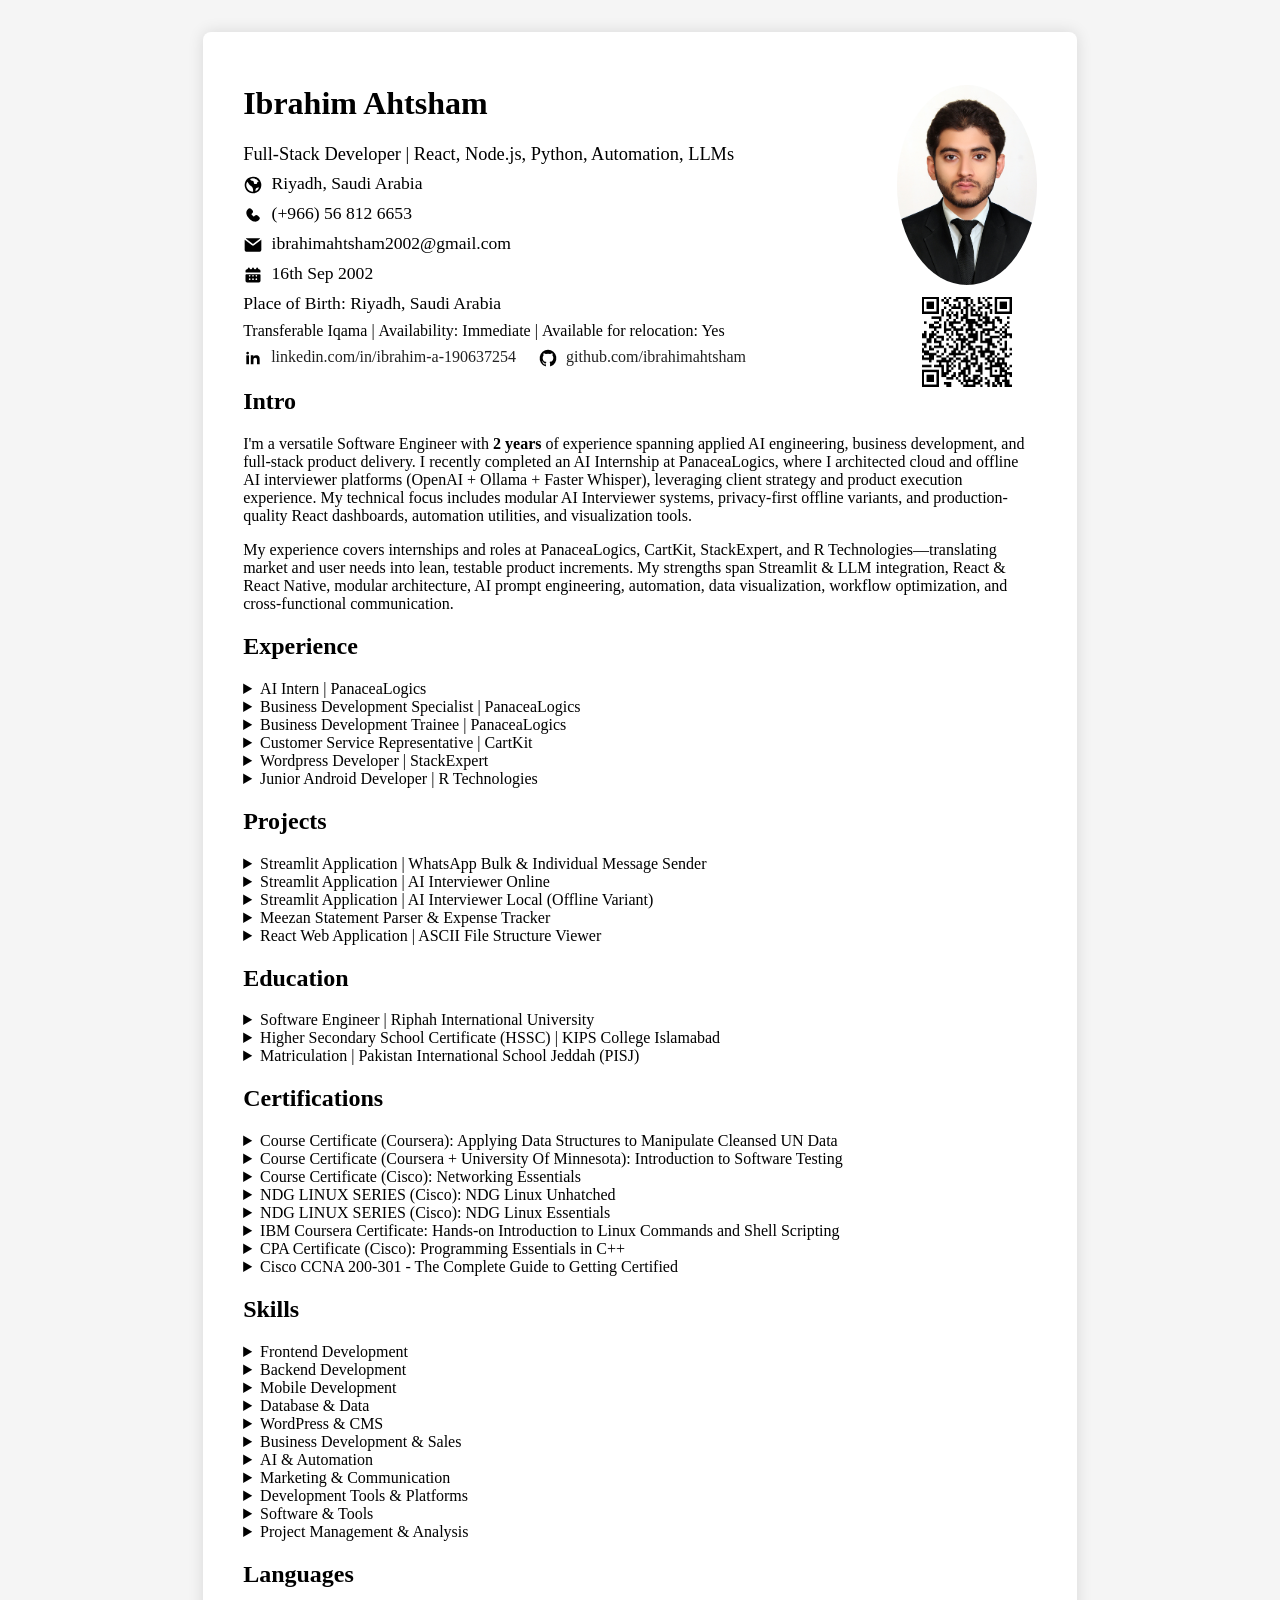
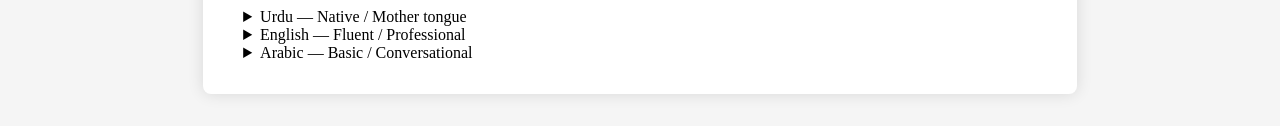
==== index.html @ 70b34419 "add certifications section to CV; include details and links for various courses" ====
<!doctype html>
<html lang="en">
  <head>
    <style>
      @media (min-width: 768px) {
        body {
          background: #f5f5f5;
        }
        .a4-wrapper {
          width: 210mm;
          min-height: 297mm;
          margin: 32px auto;
          background: #fff;
          box-shadow: 0 0 16px rgba(0, 0, 0, 0.12);
          padding: 32px 40px;
          border-radius: 8px;
        }
      }
      @media (max-width: 767px) {
        .a4-wrapper {
          width: 100%;
          min-height: unset;
          margin: 0;
          background: none;
          box-shadow: none;
          padding: 0;
          border-radius: 0;
        }
        body,
        .a4-wrapper,
        header,
        section,
        h1,
        h2,
        h3,
        p,
        a,
        span,
        ul,
        li {
          font-size: 0.92em;
        }
        h1 {
          font-size: 1.2em;
        }
      }
    </style>
    <meta charset="utf-8" />
    <meta name="viewport" content="width=device-width, initial-scale=1" />
    <title>Ibrahim Ahtsham — CV</title>
  </head>
  <body>
    <div class="a4-wrapper">
      <header>
        <div
          style="
            float: right;
            display: inline;
            margin-left: 24px;
            margin-bottom: 0;
            text-align: center;
          "
        >
          <img
            src="images/my face updated.jpg"
            alt="Profile photo"
            style="
              width: 140px;
              height: 200px;
              border-radius: 50%;
              object-fit: cover;
              display: block;
              margin-bottom: 12px;
            "
          />
          <img
            src="images/qr-code.png"
            alt="QR code"
            style="width: 90px; height: 90px; display: block; margin: 0 auto"
          />
        </div>
        <h1 id="expand-details">Ibrahim Ahtsham</h1>
        <p style="font-size: 1.15em; margin-top: 0; margin-bottom: 8px">
          Full-Stack Developer | React, Node.js, Python, Automation, LLMs
        </p>
        <div style="margin-bottom: 8px">
          <span style="font-size: 1.1em">
            <img
              src="images/globe-icon.svg"
              alt="Location icon"
              style="
                width: 20px;
                height: 20px;
                vertical-align: middle;
                margin-right: 4px;
              "
            />
            Riyadh, Saudi Arabia
          </span>
        </div>
        <div style="margin-bottom: 8px">
          <span style="font-size: 1.1em">
            <img
              src="images/phone-icon.svg"
              alt="Phone icon"
              style="
                width: 20px;
                height: 20px;
                vertical-align: middle;
                margin-right: 4px;
              "
            />
            (+966) 56 812 6653
          </span>
        </div>
        <div style="margin-bottom: 8px">
          <span style="font-size: 1.1em">
            <img
              src="images/email-icon.svg"
              alt="Email icon"
              style="
                width: 20px;
                height: 20px;
                vertical-align: middle;
                margin-right: 4px;
              "
            />
            ibrahimahtsham2002@gmail.com
          </span>
        </div>
        <div style="margin-bottom: 8px">
          <span style="font-size: 1.1em">
            <img
              src="images/dob-icon.svg"
              alt="Date of Birth icon"
              style="
                width: 20px;
                height: 20px;
                vertical-align: middle;
                margin-right: 4px;
              "
            />
            16th Sep 2002
          </span>
        </div>
        <div style="margin-bottom: 8px">
          <span style="font-size: 1.1em"
            >Place of Birth: Riyadh, Saudi Arabia</span
          >
        </div>
        <div style="margin-bottom: 8px">
          <span style="font-size: 1em">Transferable Iqama</span> |
          <span style="font-size: 1em">Availability: Immediate</span> |
          <span style="font-size: 1em">Available for relocation: Yes</span>
        </div>
        <div style="margin-bottom: 0">
          <a
            href="https://www.linkedin.com/in/ibrahim-a-190637254"
            style="
              margin-right: 18px;
              vertical-align: middle;
              text-decoration: none;
              color: #222;
            "
          >
            <img
              src="images/linkedin-icon.svg"
              alt="LinkedIn icon"
              style="
                width: 20px;
                height: 20px;
                vertical-align: middle;
                margin-right: 4px;
              "
            />
            linkedin.com/in/ibrahim-a-190637254
          </a>
          <a
            href="https://github.com/ibrahimahtsham"
            style="vertical-align: middle; text-decoration: none; color: #222"
          >
            <img
              src="images/github-icon.svg"
              alt="GitHub icon"
              style="
                width: 20px;
                height: 20px;
                vertical-align: middle;
                margin-right: 4px;
              "
            />
            github.com/ibrahimahtsham
          </a>
        </div>
      </header>

      <section id="intro-section"></section>
      <section id="experience-section"></section>
      <section id="projects-section"></section>
      <section id="education-section"></section>
      <section id="certifications-section"></section>
      <section id="skills-section"></section>
      <section id="languages-section"></section>
      <script>
        // Toggle all <details> elements when the h1 is clicked
        document.addEventListener("DOMContentLoaded", function () {
          const expandBtn = document.getElementById("expand-details");
          if (expandBtn) {
            expandBtn.style.cursor = "pointer";
            expandBtn.title = "Click to expand/collapse all sections";
            expandBtn.addEventListener("click", function () {
              const details = Array.from(document.querySelectorAll("details"));
              const allOpen = details.every((d) => d.open);
              details.forEach((d) => (d.open = !allOpen));
            });
          }
        });
        const sections = [
          { id: "intro-section", file: "sections/intro.html" },
          { id: "experience-section", file: "sections/experience.html" },
          { id: "projects-section", file: "sections/projects.html" },
          { id: "education-section", file: "sections/education.html" },
          {
            id: "certifications-section",
            file: "sections/certifications.html",
          },
          { id: "skills-section", file: "sections/skills.html" },
          { id: "languages-section", file: "sections/languages.html" },
        ];

        sections.forEach(({ id, file }) => {
          fetch(file)
            .then((response) => response.text())
            .then((html) => {
              document.getElementById(id).innerHTML = html;
            })
            .catch((err) => {
              document.getElementById(id).innerHTML =
                `<p>Failed to load section: ${file}</p>`;
            });
        });
      </script>
    </div>
  </body>
</html>
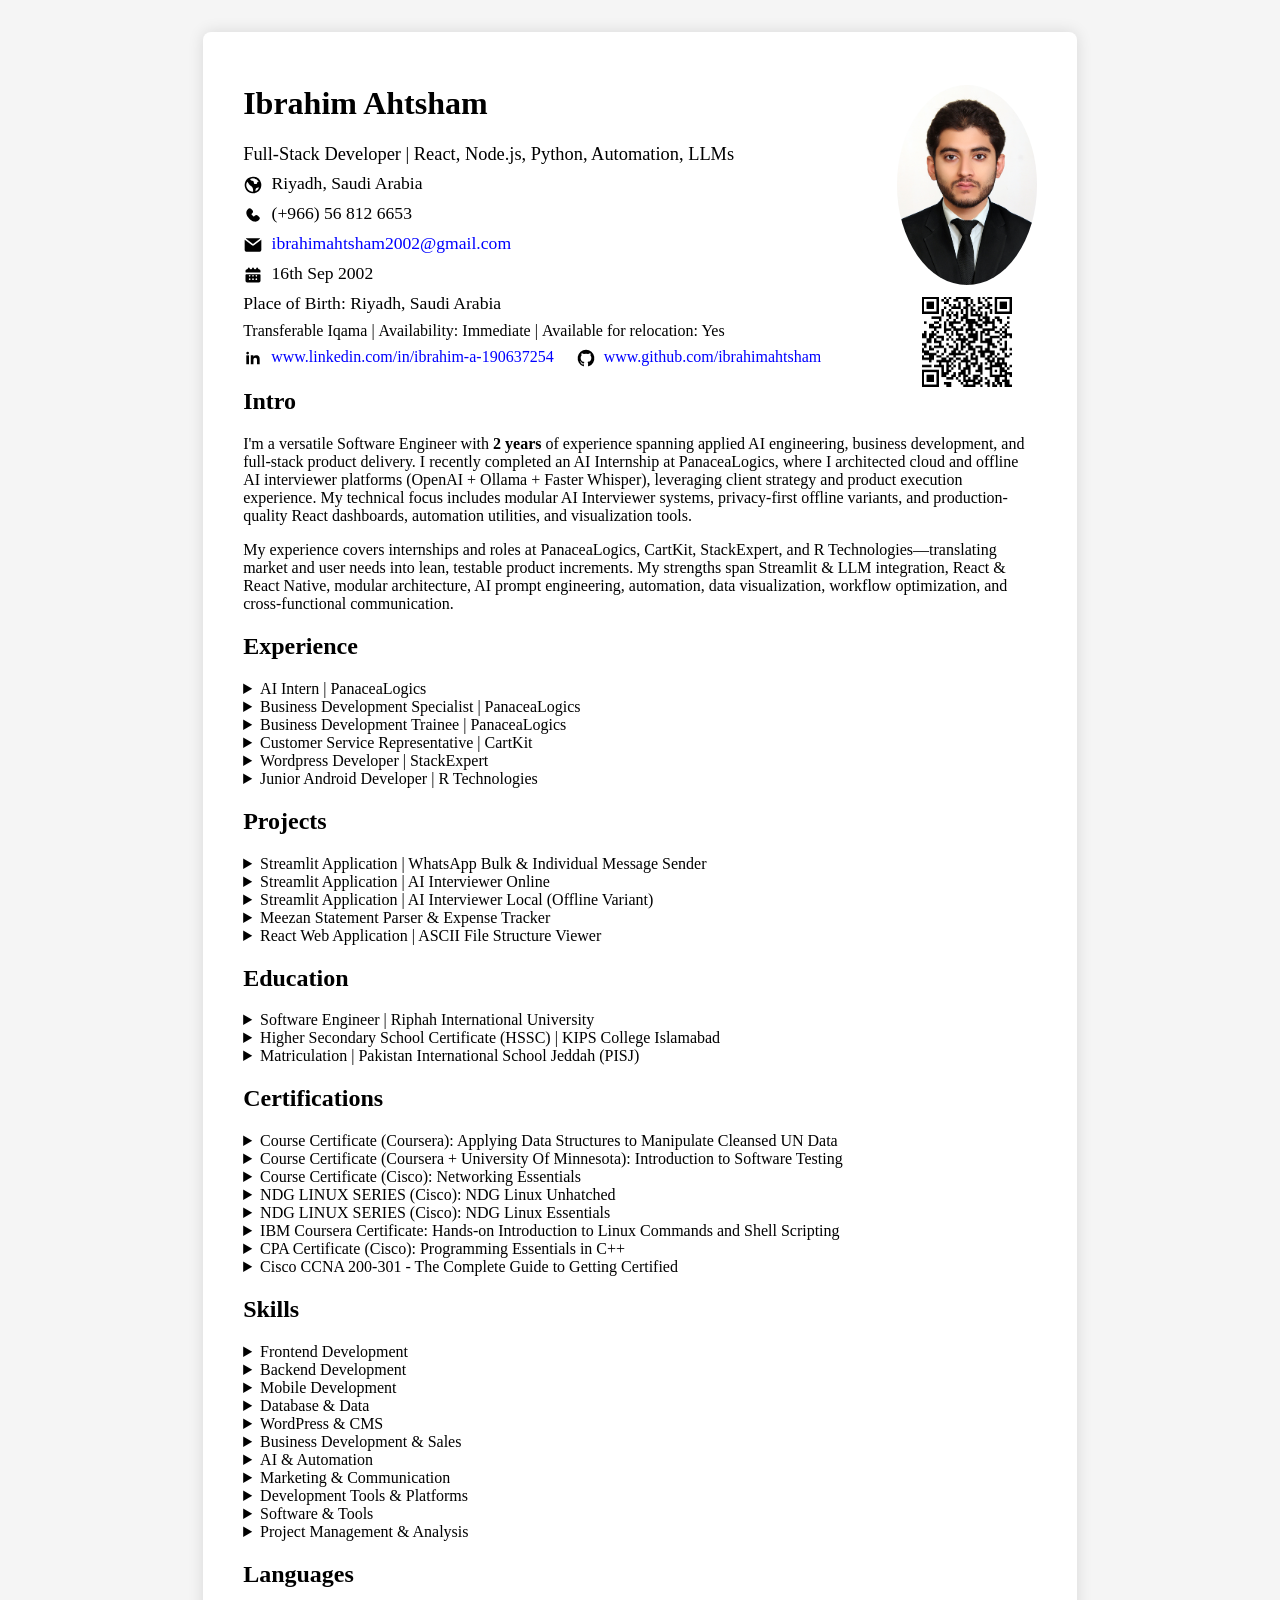
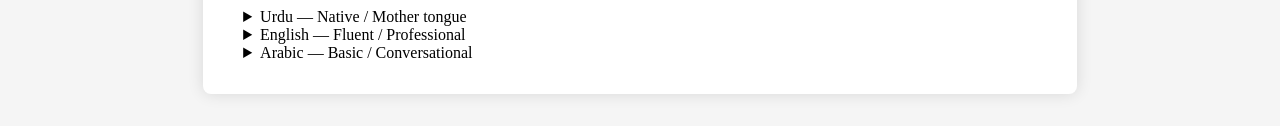
==== commit 9b828e24: "update link formatting in CV sections; standardize URLs and improve email link styling" ====
--- a/index.html
+++ b/index.html
@@ -43,6 +43,10 @@
         h1 {
           font-size: 1.2em;
         }
+      }
+      a {
+        color: blue !important;
+        text-decoration: none !important;
       }
     </style>
     <meta charset="utf-8" />
@@ -125,7 +129,11 @@
                 margin-right: 4px;
               "
             />
-            ibrahimahtsham2002@gmail.com
+            <a
+              href="mailto:ibrahimahtsham2002@gmail.com"
+              style="color: #222; text-decoration: none"
+              >ibrahimahtsham2002@gmail.com</a
+            >
           </span>
         </div>
         <div style="margin-bottom: 8px">
@@ -173,10 +181,10 @@
                 margin-right: 4px;
               "
             />
-            linkedin.com/in/ibrahim-a-190637254
+            www.linkedin.com/in/ibrahim-a-190637254
           </a>
           <a
-            href="https://github.com/ibrahimahtsham"
+            href="https://www.github.com/ibrahimahtsham"
             style="vertical-align: middle; text-decoration: none; color: #222"
           >
             <img
@@ -189,7 +197,7 @@
                 margin-right: 4px;
               "
             />
-            github.com/ibrahimahtsham
+            www.github.com/ibrahimahtsham
           </a>
         </div>
       </header>
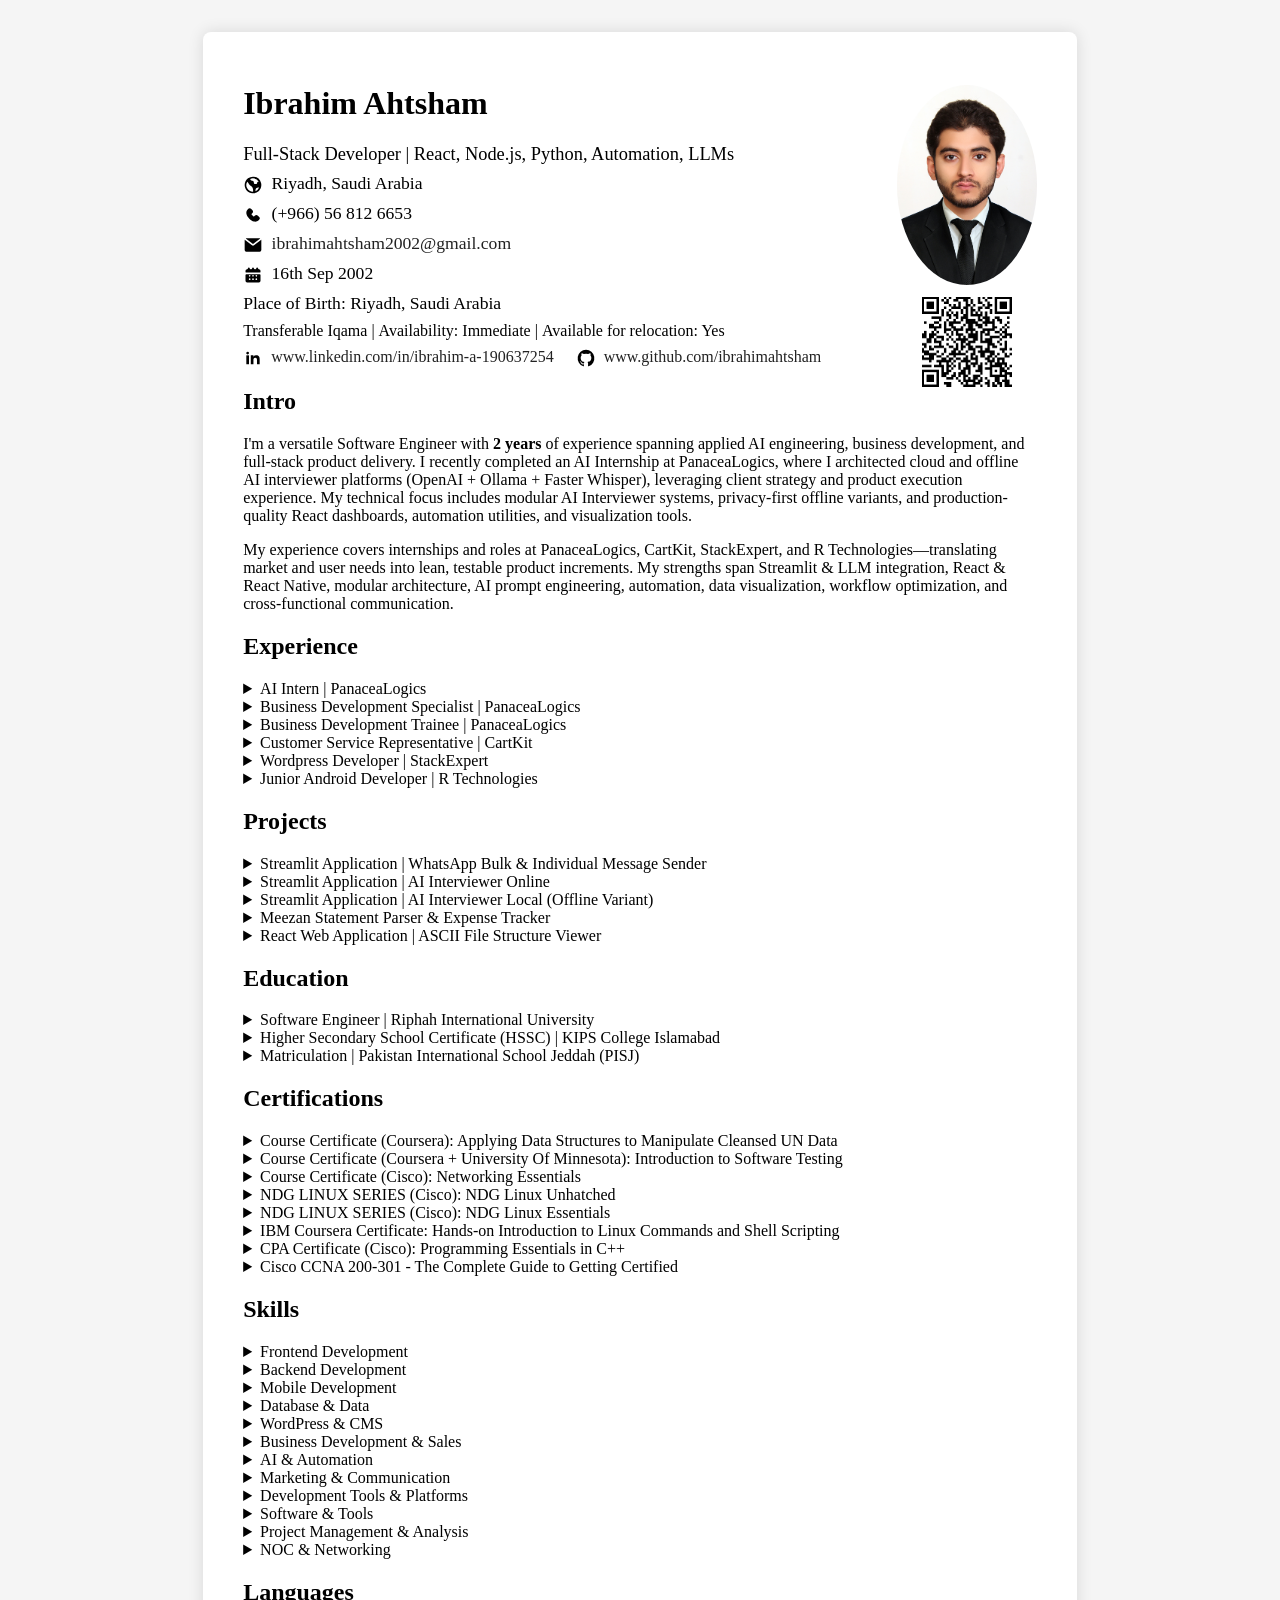
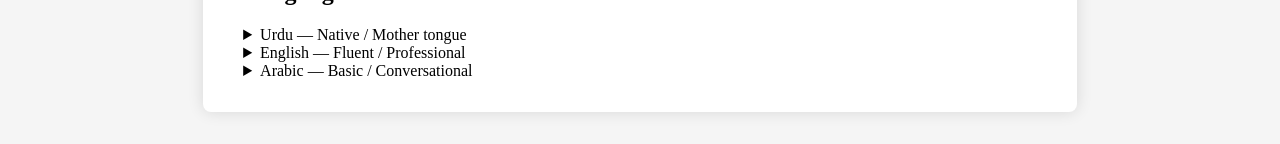
==== commit be5bae7a: "update link styles in CV; change link color to #36c and enforce styling with !important" ====
--- a/index.html
+++ b/index.html
@@ -45,7 +45,7 @@
         }
       }
       a {
-        color: blue !important;
+        color: #36c !important;
         text-decoration: none !important;
       }
     </style>
@@ -131,7 +131,7 @@
             />
             <a
               href="mailto:ibrahimahtsham2002@gmail.com"
-              style="color: #222; text-decoration: none"
+              style="color: #222 !important; text-decoration: none"
               >ibrahimahtsham2002@gmail.com</a
             >
           </span>
@@ -168,7 +168,7 @@
               margin-right: 18px;
               vertical-align: middle;
               text-decoration: none;
-              color: #222;
+              color: #222 !important;
             "
           >
             <img
@@ -185,7 +185,11 @@
           </a>
           <a
             href="https://www.github.com/ibrahimahtsham"
-            style="vertical-align: middle; text-decoration: none; color: #222"
+            style="
+              vertical-align: middle;
+              text-decoration: none;
+              color: #222 !important;
+            "
           >
             <img
               src="images/github-icon.svg"
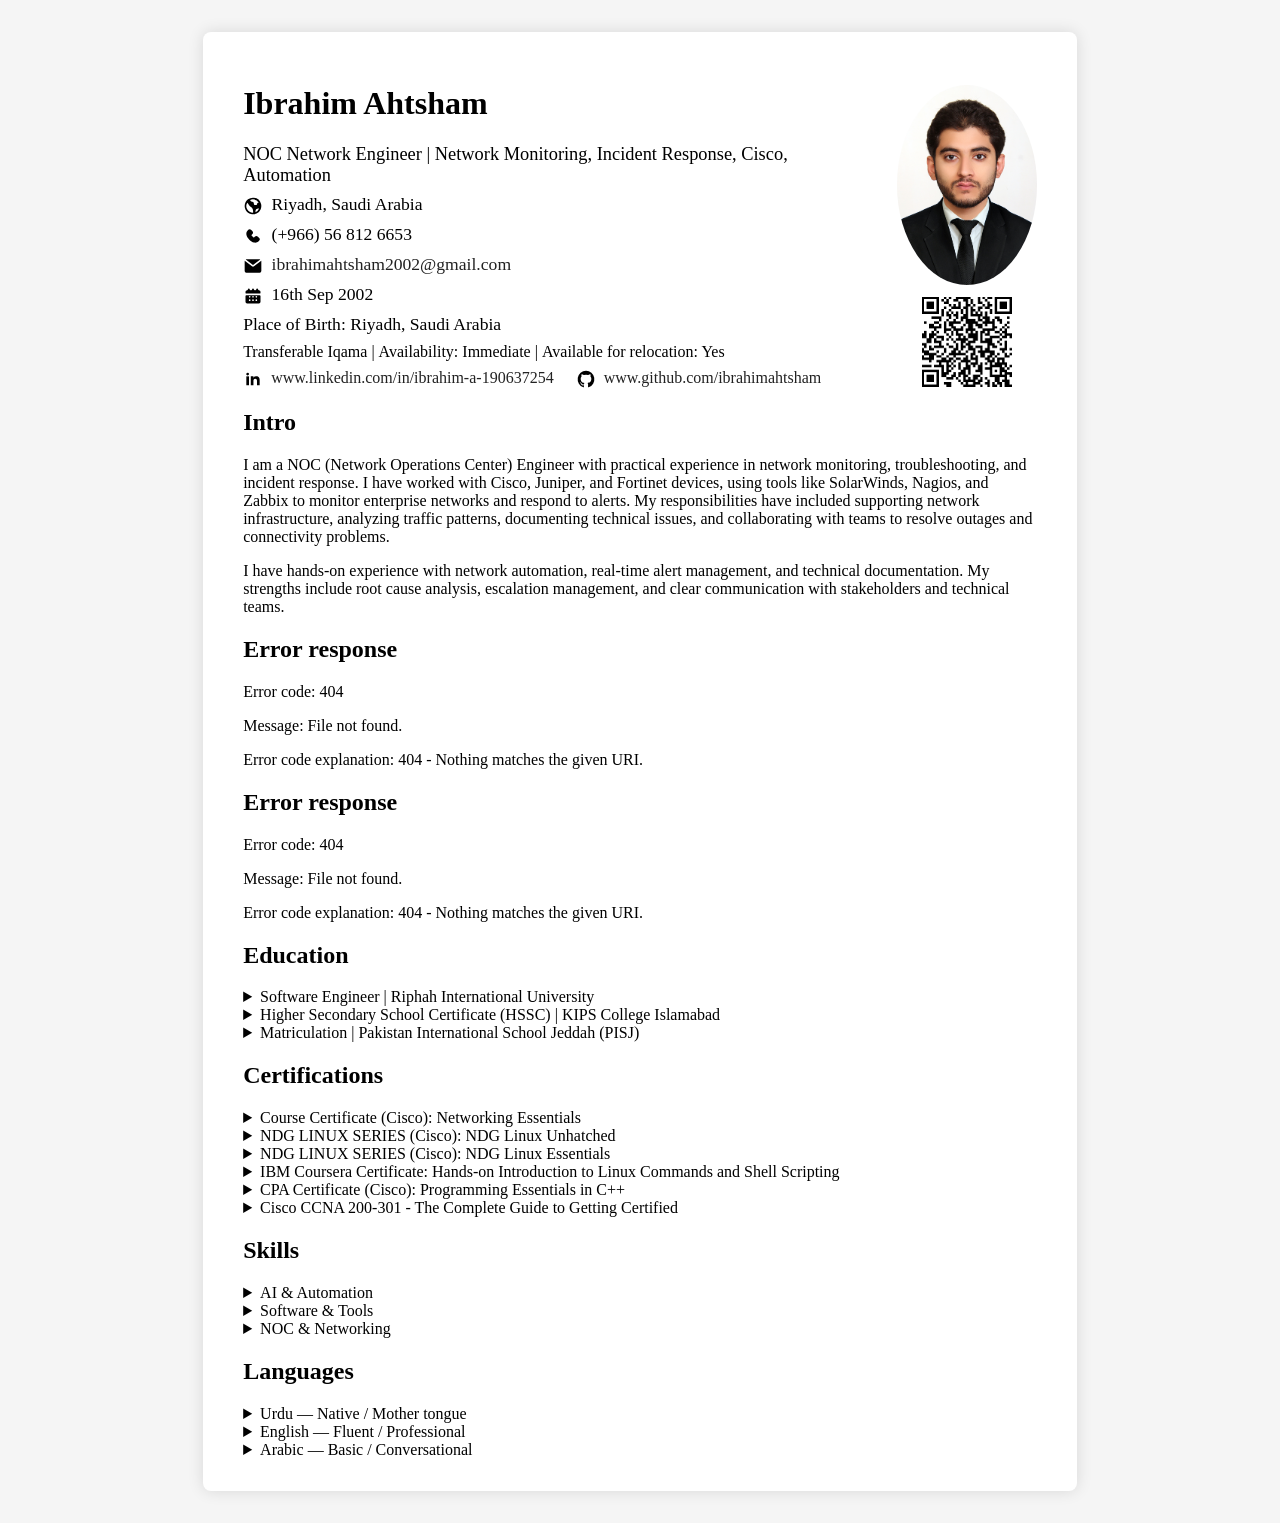
==== commit a3d4e13d: "update CV sections; revise intro for NOC Engineer role, enhance certifications, and remove outdated " ====
--- a/index.html
+++ b/index.html
@@ -85,7 +85,8 @@
         </div>
         <h1 id="expand-details">Ibrahim Ahtsham</h1>
         <p style="font-size: 1.15em; margin-top: 0; margin-bottom: 8px">
-          Full-Stack Developer | React, Node.js, Python, Automation, LLMs
+          NOC Network Engineer | Network Monitoring, Incident Response, Cisco,
+          Automation
         </p>
         <div style="margin-bottom: 8px">
           <span style="font-size: 1.1em">
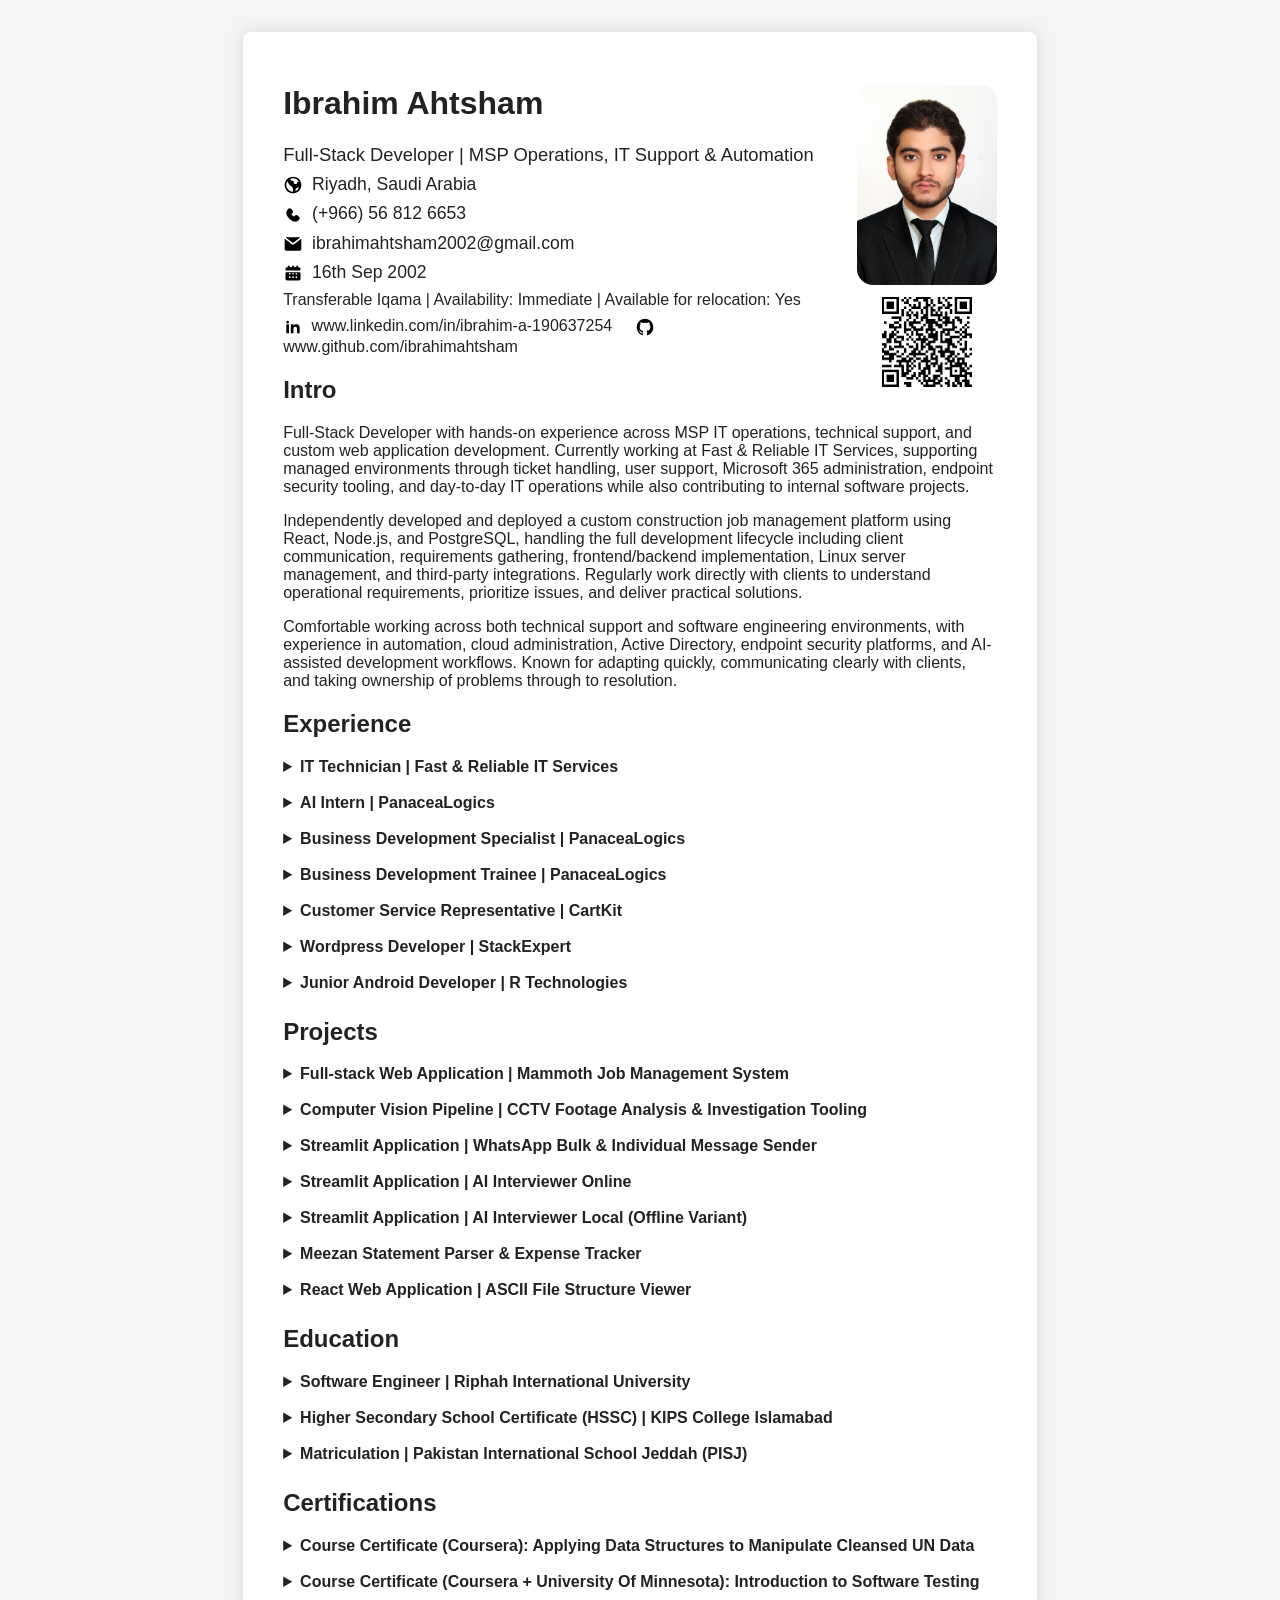
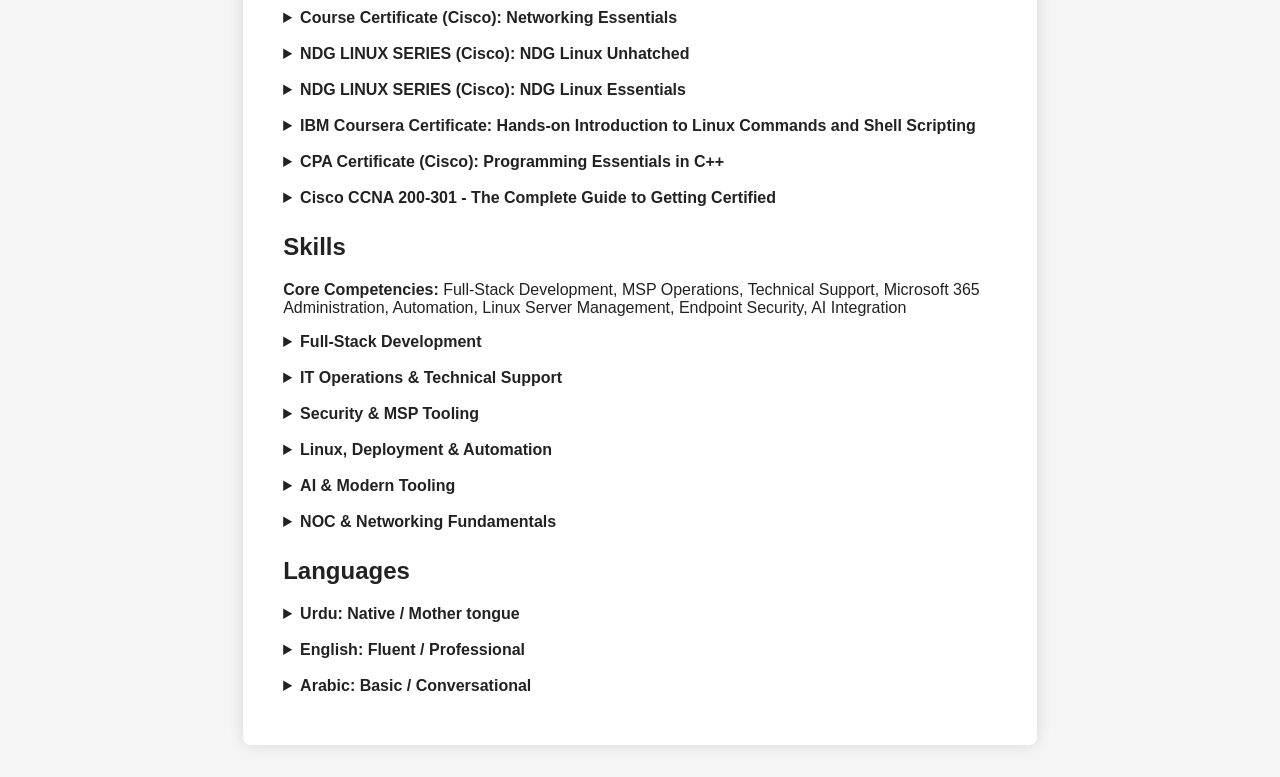
==== commit 80f90096: "updated base cv to add it technician position" ====
--- a/index.html
+++ b/index.html
@@ -1,31 +1,70 @@
 <!doctype html>
 <html lang="en">
   <head>
+    <meta charset="utf-8" />
+    <meta name="viewport" content="width=device-width, initial-scale=1" />
+
+    <title>Ibrahim Ahtsham CV</title>
+
     <style>
+      :root {
+        --bg: #f5f5f5;
+        --paper-bg: #ffffff;
+        --text: #222222;
+        --link: #3366cc;
+        --shadow: rgba(0, 0, 0, 0.12);
+        --svg-filter: invert(0);
+      }
+
+      body.dark-mode {
+        --bg: #121212;
+        --paper-bg: #1b1b1b;
+        --text: #f5f5f5;
+        --link: #7db3ff;
+        --shadow: rgba(0, 0, 0, 0.4);
+        --svg-filter: invert(1);
+      }
+
+      * {
+        box-sizing: border-box;
+      }
+
+      body {
+        margin: 0;
+        font-family: Arial, sans-serif;
+        background: var(--bg);
+        color: var(--text);
+        transition:
+          background 0.2s ease,
+          color 0.2s ease;
+      }
+
       @media (min-width: 768px) {
-        body {
-          background: #f5f5f5;
-        }
         .a4-wrapper {
           width: 210mm;
           min-height: 297mm;
           margin: 32px auto;
-          background: #fff;
-          box-shadow: 0 0 16px rgba(0, 0, 0, 0.12);
+          background: var(--paper-bg);
+          box-shadow: 0 0 16px var(--shadow);
           padding: 32px 40px;
           border-radius: 8px;
+          transition:
+            background 0.2s ease,
+            box-shadow 0.2s ease;
         }
       }
+
       @media (max-width: 767px) {
         .a4-wrapper {
           width: 100%;
           min-height: unset;
           margin: 0;
-          background: none;
+          background: var(--paper-bg);
           box-shadow: none;
-          padding: 0;
+          padding: 16px;
           border-radius: 0;
         }
+
         body,
         .a4-wrapper,
         header,
@@ -38,21 +77,55 @@
         span,
         ul,
         li {
-          font-size: 0.92em;
+          font-size: 0.95em;
         }
+
         h1 {
-          font-size: 1.2em;
+          font-size: 1.3em;
         }
       }
+
+      h1,
+      h2,
+      h3,
+      p,
+      span,
+      li,
+      summary {
+        color: var(--text);
+      }
+
       a {
-        color: #36c !important;
+        color: var(--link) !important;
         text-decoration: none !important;
       }
+
+      img[src$=".svg"],
+      svg {
+        filter: var(--svg-filter);
+        transition: filter 0.2s ease;
+      }
+
+      details {
+        margin-bottom: 12px;
+      }
+
+      summary {
+        cursor: pointer;
+        font-weight: bold;
+        margin-bottom: 6px;
+      }
+
+      ul {
+        padding-left: 20px;
+      }
+
+      li {
+        margin-bottom: 6px;
+      }
     </style>
-    <meta charset="utf-8" />
-    <meta name="viewport" content="width=device-width, initial-scale=1" />
-    <title>Ibrahim Ahtsham — CV</title>
   </head>
+
   <body>
     <div class="a4-wrapper">
       <header>
@@ -71,23 +144,37 @@
             style="
               width: 140px;
               height: 200px;
-              border-radius: 50%;
+              border-radius: 16px;
               object-fit: cover;
               display: block;
               margin-bottom: 12px;
             "
           />
+
           <img
             src="images/qr-code.png"
             alt="QR code"
-            style="width: 90px; height: 90px; display: block; margin: 0 auto"
+            style="
+              width: 90px;
+              height: 90px;
+              display: block;
+              margin: 0 auto;
+              cursor: pointer;
+            "
+            onclick="
+              (() => {
+                document.body.classList.toggle('dark-mode');
+              })()
+            "
           />
         </div>
+
         <h1 id="expand-details">Ibrahim Ahtsham</h1>
+
         <p style="font-size: 1.15em; margin-top: 0; margin-bottom: 8px">
-          NOC Network Engineer | Network Monitoring, Incident Response, Cisco,
-          Automation
+          Full-Stack Developer | MSP Operations, IT Support & Automation
         </p>
+
         <div style="margin-bottom: 8px">
           <span style="font-size: 1.1em">
             <img
@@ -103,6 +190,7 @@
             Riyadh, Saudi Arabia
           </span>
         </div>
+
         <div style="margin-bottom: 8px">
           <span style="font-size: 1.1em">
             <img
@@ -118,6 +206,7 @@
             (+966) 56 812 6653
           </span>
         </div>
+
         <div style="margin-bottom: 8px">
           <span style="font-size: 1.1em">
             <img
@@ -130,13 +219,16 @@
                 margin-right: 4px;
               "
             />
+
             <a
               href="mailto:ibrahimahtsham2002@gmail.com"
-              style="color: #222 !important; text-decoration: none"
-              >ibrahimahtsham2002@gmail.com</a
+              style="color: var(--text) !important"
             >
+              ibrahimahtsham2002@gmail.com
+            </a>
           </span>
         </div>
+
         <div style="margin-bottom: 8px">
           <span style="font-size: 1.1em">
             <img
@@ -152,24 +244,20 @@
             16th Sep 2002
           </span>
         </div>
-        <div style="margin-bottom: 8px">
-          <span style="font-size: 1.1em"
-            >Place of Birth: Riyadh, Saudi Arabia</span
-          >
-        </div>
-        <div style="margin-bottom: 8px">
-          <span style="font-size: 1em">Transferable Iqama</span> |
-          <span style="font-size: 1em">Availability: Immediate</span> |
-          <span style="font-size: 1em">Available for relocation: Yes</span>
-        </div>
+
+        <div style="margin-bottom: 8px">
+          <span>Transferable Iqama</span> |
+          <span>Availability: Immediate</span> |
+          <span>Available for relocation: Yes</span>
+        </div>
+
         <div style="margin-bottom: 0">
           <a
             href="https://www.linkedin.com/in/ibrahim-a-190637254"
             style="
               margin-right: 18px;
               vertical-align: middle;
-              text-decoration: none;
-              color: #222 !important;
+              color: var(--text) !important;
             "
           >
             <img
@@ -182,15 +270,13 @@
                 margin-right: 4px;
               "
             />
+
             www.linkedin.com/in/ibrahim-a-190637254
           </a>
+
           <a
             href="https://www.github.com/ibrahimahtsham"
-            style="
-              vertical-align: middle;
-              text-decoration: none;
-              color: #222 !important;
-            "
+            style="vertical-align: middle; color: var(--text) !important"
           >
             <img
               src="images/github-icon.svg"
@@ -202,6 +288,7 @@
                 margin-right: 4px;
               "
             />
+
             www.github.com/ibrahimahtsham
           </a>
         </div>
@@ -214,20 +301,27 @@
       <section id="certifications-section"></section>
       <section id="skills-section"></section>
       <section id="languages-section"></section>
+
       <script>
-        // Toggle all <details> elements when the h1 is clicked
         document.addEventListener("DOMContentLoaded", function () {
           const expandBtn = document.getElementById("expand-details");
+
           if (expandBtn) {
             expandBtn.style.cursor = "pointer";
             expandBtn.title = "Click to expand/collapse all sections";
+
             expandBtn.addEventListener("click", function () {
               const details = Array.from(document.querySelectorAll("details"));
+
               const allOpen = details.every((d) => d.open);
-              details.forEach((d) => (d.open = !allOpen));
+
+              details.forEach((d) => {
+                d.open = !allOpen;
+              });
             });
           }
         });
+
         const sections = [
           { id: "intro-section", file: "sections/intro.html" },
           { id: "experience-section", file: "sections/experience.html" },
@@ -247,7 +341,7 @@
             .then((html) => {
               document.getElementById(id).innerHTML = html;
             })
-            .catch((err) => {
+            .catch(() => {
               document.getElementById(id).innerHTML =
                 `<p>Failed to load section: ${file}</p>`;
             });
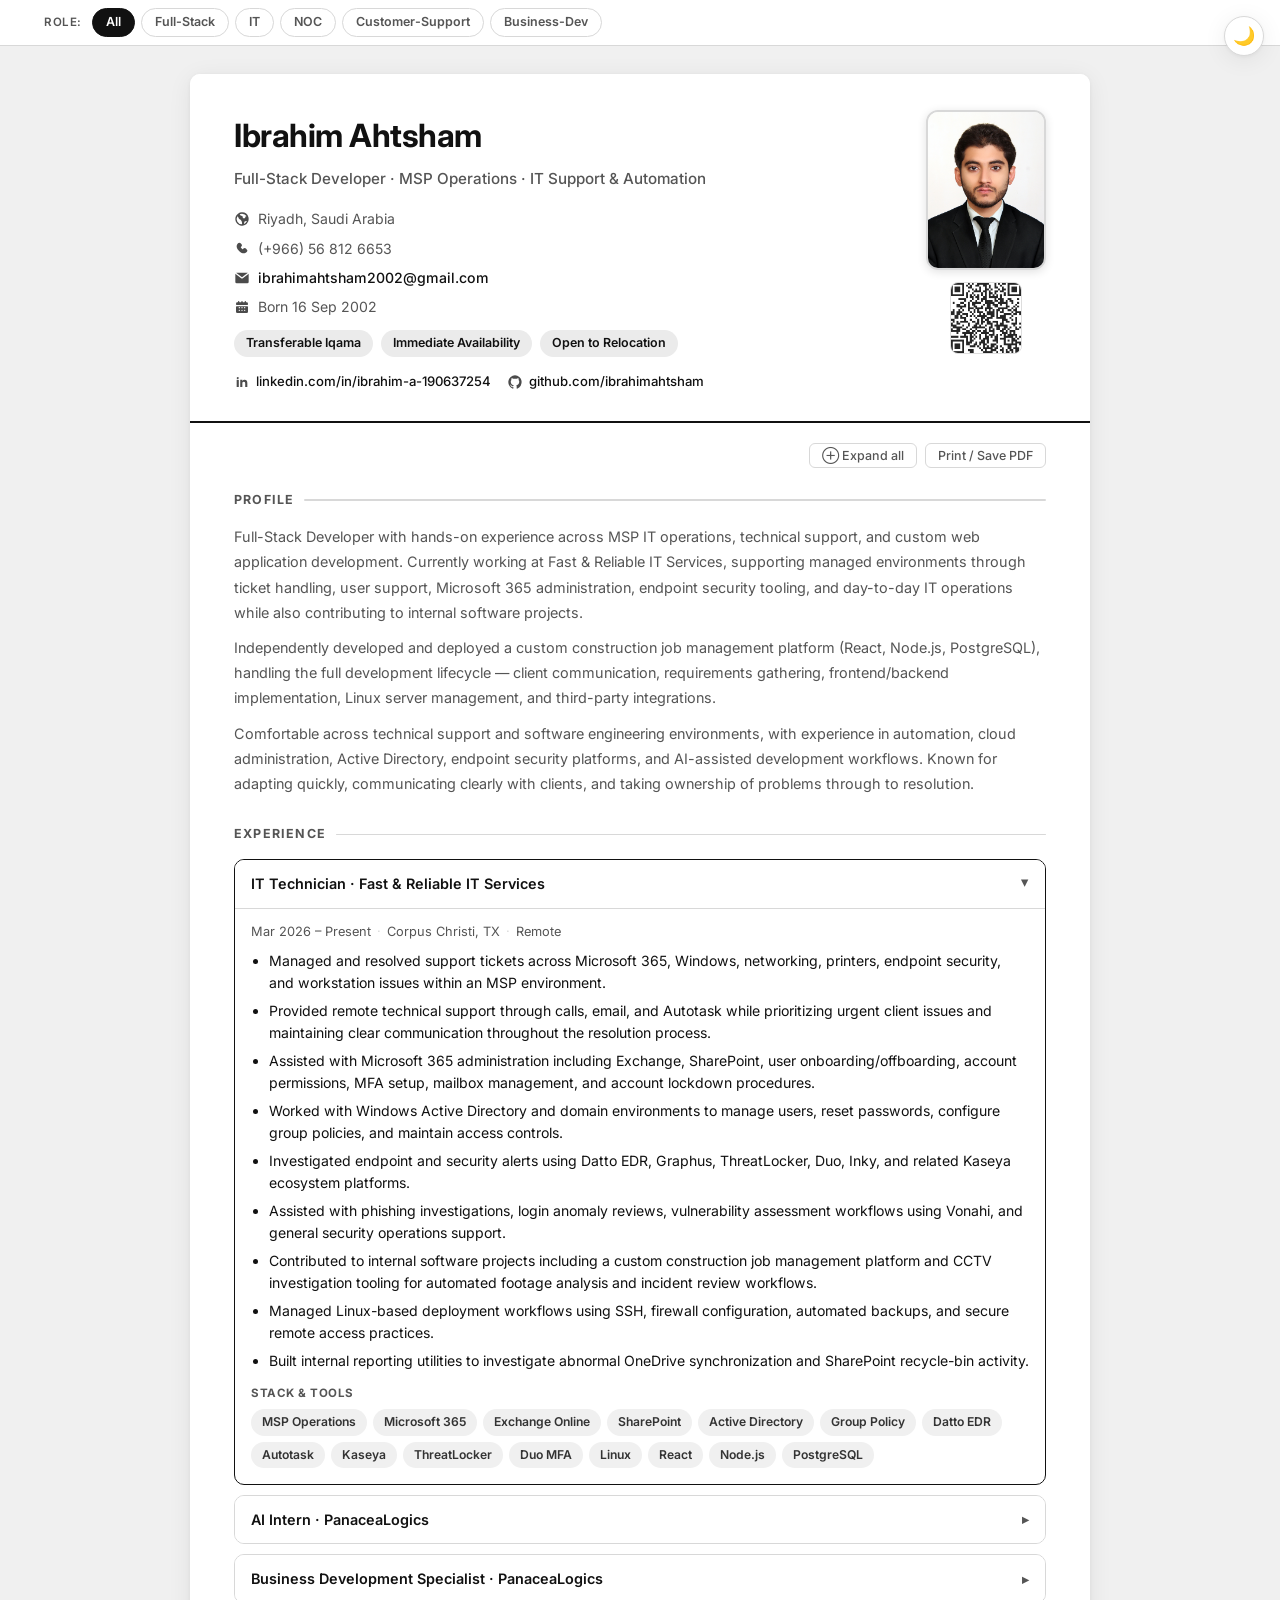
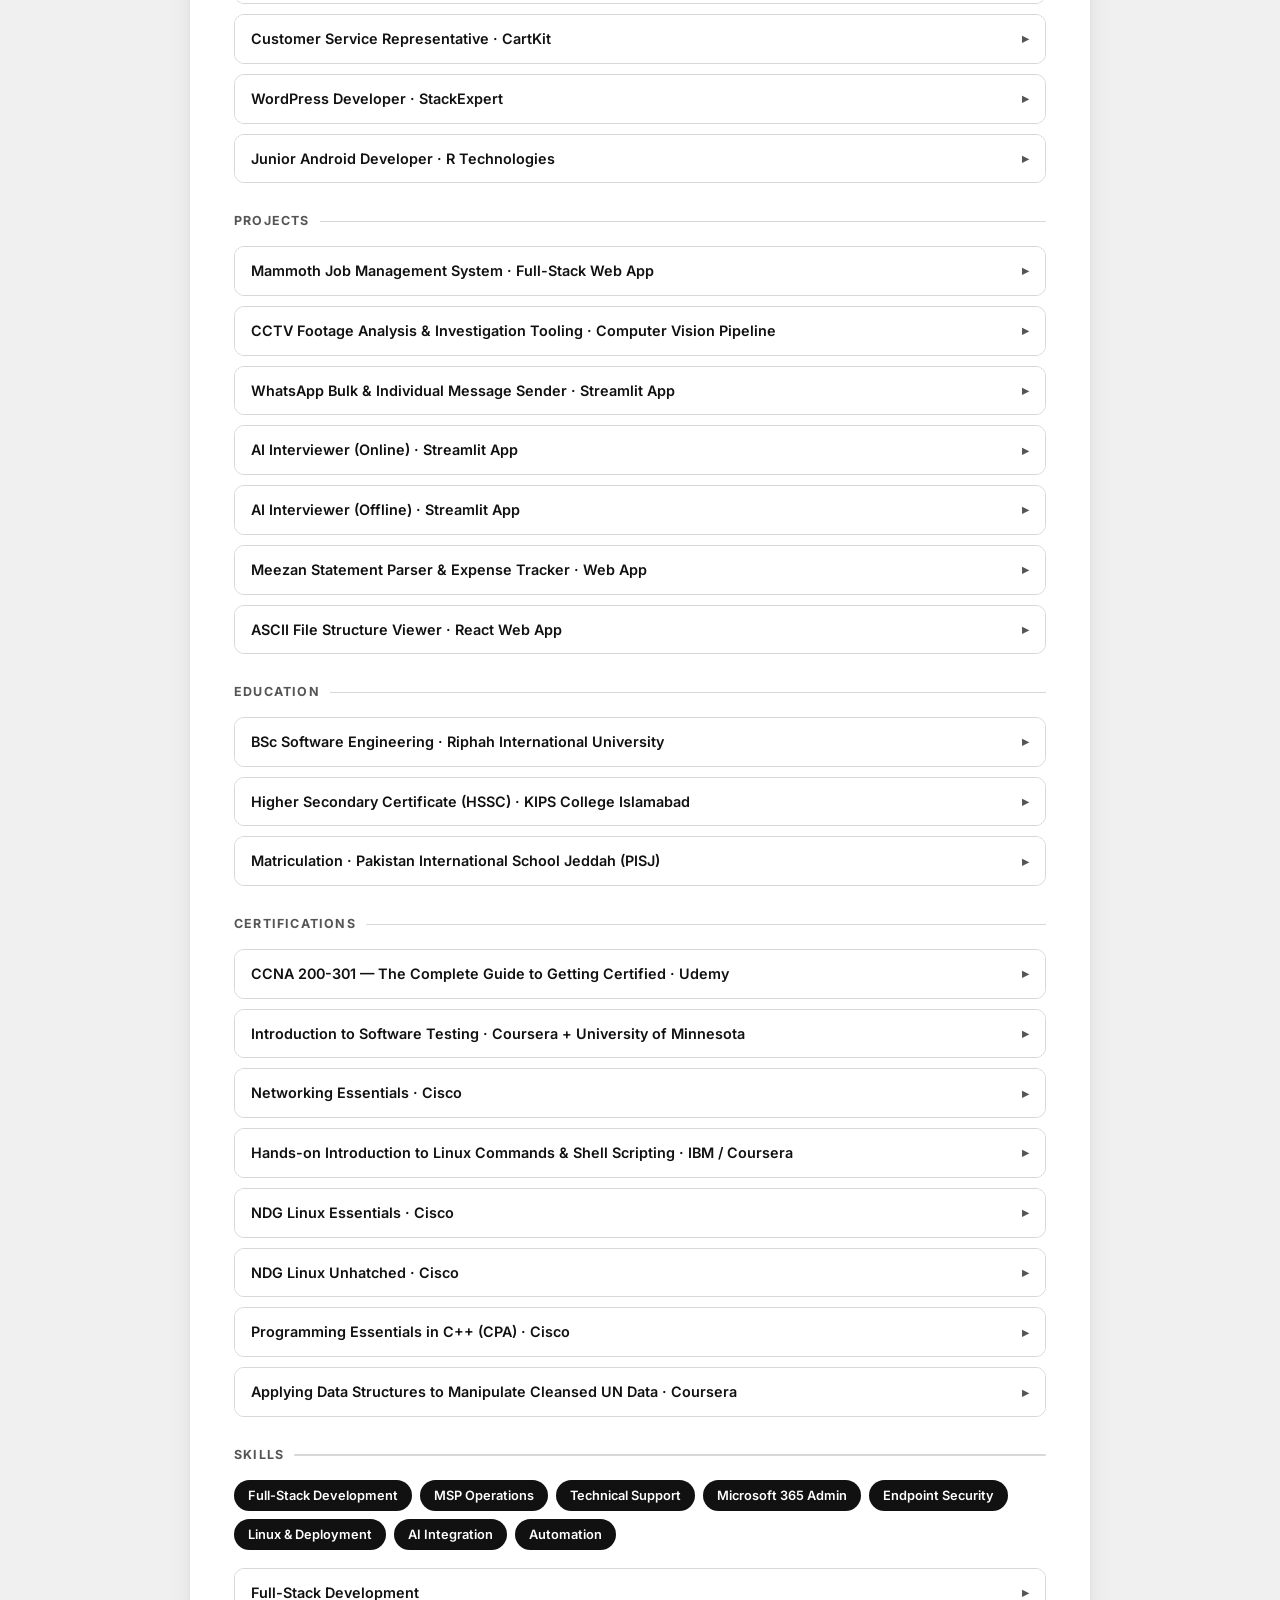
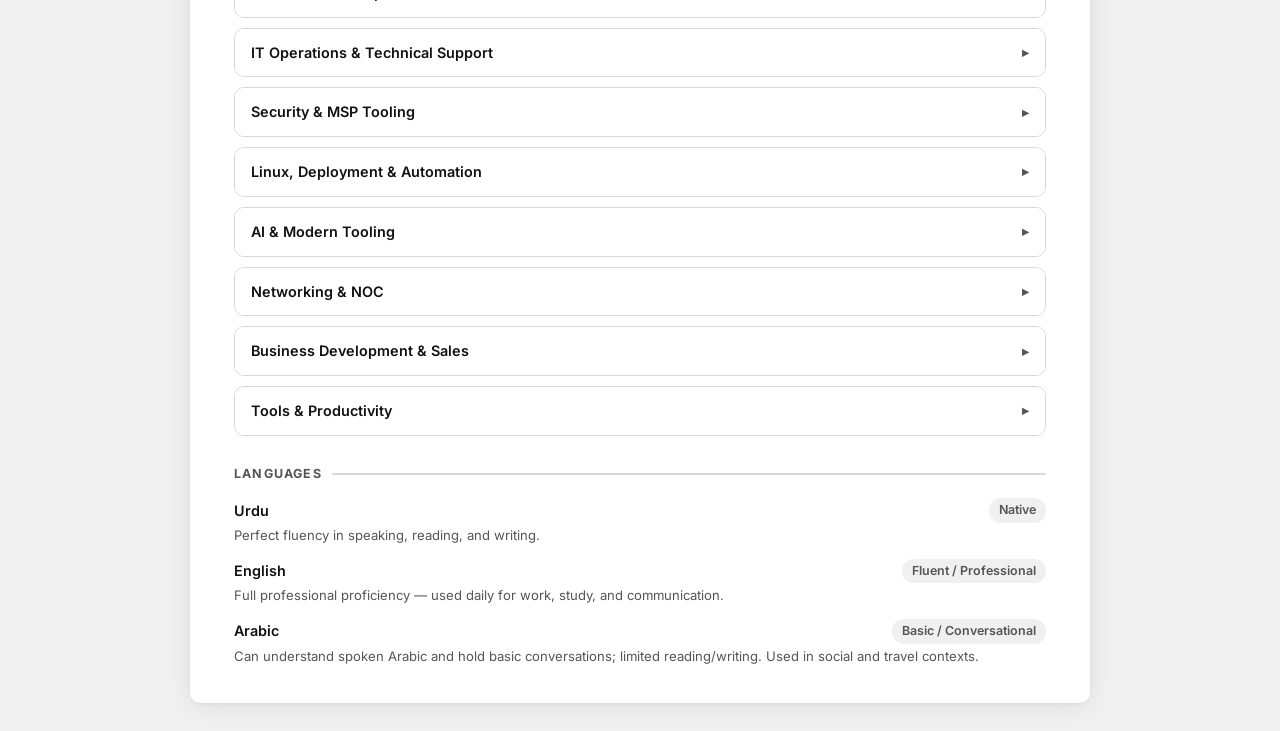
==== commit f9fefb14: "Rebuild CV as role-based static site with JSON data split - Replace sections/*.html with JSON data f" ====
--- a/index.html
+++ b/index.html
@@ -3,350 +3,47 @@
   <head>
     <meta charset="utf-8" />
     <meta name="viewport" content="width=device-width, initial-scale=1" />
-
     <title>Ibrahim Ahtsham CV</title>
 
-    <style>
-      :root {
-        --bg: #f5f5f5;
-        --paper-bg: #ffffff;
-        --text: #222222;
-        --link: #3366cc;
-        --shadow: rgba(0, 0, 0, 0.12);
-        --svg-filter: invert(0);
-      }
+    <!-- SEO & social preview -->
+    <meta name="description" content="Full-Stack Developer · MSP Operations · IT Support & Automation" />
+    <meta property="og:title" content="Ibrahim Ahtsham CV" />
+    <meta property="og:description" content="Full-Stack Developer · MSP Operations · IT Support & Automation" />
+    <meta property="og:type" content="website" />
+    <meta property="og:url" content="https://ibrahimahtsham.github.io/CV-2026/" />
+    <meta property="og:image" content="https://ibrahimahtsham.github.io/CV-2026/images/my%20face%20updated.jpg" />
 
-      body.dark-mode {
-        --bg: #121212;
-        --paper-bg: #1b1b1b;
-        --text: #f5f5f5;
-        --link: #7db3ff;
-        --shadow: rgba(0, 0, 0, 0.4);
-        --svg-filter: invert(1);
-      }
+    <!-- Favicon -->
+    <link rel="icon" type="image/jpeg" href="images/my face updated.jpg" />
 
-      * {
-        box-sizing: border-box;
-      }
+    <link rel="preconnect" href="https://fonts.googleapis.com" />
+    <link rel="preconnect" href="https://fonts.gstatic.com" crossorigin />
+    <link href="https://fonts.googleapis.com/css2?family=Inter:wght@400;500;600;700&display=swap" rel="stylesheet" />
 
-      body {
-        margin: 0;
-        font-family: Arial, sans-serif;
-        background: var(--bg);
-        color: var(--text);
-        transition:
-          background 0.2s ease,
-          color 0.2s ease;
-      }
+    <link rel="stylesheet" href="css/tokens.css" />
+    <link rel="stylesheet" href="css/layout.css" />
+    <link rel="stylesheet" href="css/components.css" />
+    <link rel="stylesheet" href="css/print.css" />
+  </head>
+  <body>
+    <button id="dark-toggle" title="Toggle dark mode" aria-label="Toggle dark mode">🌙</button>
+    <nav id="role-nav" aria-label="CV role filter"></nav>
+    <div class="a4-wrapper">
+      <header class="cv-header" id="cv-header"></header>
+      <div class="cv-body" id="cv-body"></div>
+    </div>
 
-      @media (min-width: 768px) {
-        .a4-wrapper {
-          width: 210mm;
-          min-height: 297mm;
-          margin: 32px auto;
-          background: var(--paper-bg);
-          box-shadow: 0 0 16px var(--shadow);
-          padding: 32px 40px;
-          border-radius: 8px;
-          transition:
-            background 0.2s ease,
-            box-shadow 0.2s ease;
+    <!-- Apply dark mode before the module loads to prevent a flash of light mode -->
+    <script>
+      (function () {
+        var saved = localStorage.getItem('cv-theme');
+        var prefersDark = window.matchMedia('(prefers-color-scheme: dark)').matches;
+        if (saved === 'dark' || (saved === null && prefersDark)) {
+          document.body.classList.add('dark-mode');
+          document.getElementById('dark-toggle').textContent = '\u2600\ufe0f';
         }
-      }
-
-      @media (max-width: 767px) {
-        .a4-wrapper {
-          width: 100%;
-          min-height: unset;
-          margin: 0;
-          background: var(--paper-bg);
-          box-shadow: none;
-          padding: 16px;
-          border-radius: 0;
-        }
-
-        body,
-        .a4-wrapper,
-        header,
-        section,
-        h1,
-        h2,
-        h3,
-        p,
-        a,
-        span,
-        ul,
-        li {
-          font-size: 0.95em;
-        }
-
-        h1 {
-          font-size: 1.3em;
-        }
-      }
-
-      h1,
-      h2,
-      h3,
-      p,
-      span,
-      li,
-      summary {
-        color: var(--text);
-      }
-
-      a {
-        color: var(--link) !important;
-        text-decoration: none !important;
-      }
-
-      img[src$=".svg"],
-      svg {
-        filter: var(--svg-filter);
-        transition: filter 0.2s ease;
-      }
-
-      details {
-        margin-bottom: 12px;
-      }
-
-      summary {
-        cursor: pointer;
-        font-weight: bold;
-        margin-bottom: 6px;
-      }
-
-      ul {
-        padding-left: 20px;
-      }
-
-      li {
-        margin-bottom: 6px;
-      }
-    </style>
-  </head>
-
-  <body>
-    <div class="a4-wrapper">
-      <header>
-        <div
-          style="
-            float: right;
-            display: inline;
-            margin-left: 24px;
-            margin-bottom: 0;
-            text-align: center;
-          "
-        >
-          <img
-            src="images/my face updated.jpg"
-            alt="Profile photo"
-            style="
-              width: 140px;
-              height: 200px;
-              border-radius: 16px;
-              object-fit: cover;
-              display: block;
-              margin-bottom: 12px;
-            "
-          />
-
-          <img
-            src="images/qr-code.png"
-            alt="QR code"
-            style="
-              width: 90px;
-              height: 90px;
-              display: block;
-              margin: 0 auto;
-              cursor: pointer;
-            "
-            onclick="
-              (() => {
-                document.body.classList.toggle('dark-mode');
-              })()
-            "
-          />
-        </div>
-
-        <h1 id="expand-details">Ibrahim Ahtsham</h1>
-
-        <p style="font-size: 1.15em; margin-top: 0; margin-bottom: 8px">
-          Full-Stack Developer | MSP Operations, IT Support & Automation
-        </p>
-
-        <div style="margin-bottom: 8px">
-          <span style="font-size: 1.1em">
-            <img
-              src="images/globe-icon.svg"
-              alt="Location icon"
-              style="
-                width: 20px;
-                height: 20px;
-                vertical-align: middle;
-                margin-right: 4px;
-              "
-            />
-            Riyadh, Saudi Arabia
-          </span>
-        </div>
-
-        <div style="margin-bottom: 8px">
-          <span style="font-size: 1.1em">
-            <img
-              src="images/phone-icon.svg"
-              alt="Phone icon"
-              style="
-                width: 20px;
-                height: 20px;
-                vertical-align: middle;
-                margin-right: 4px;
-              "
-            />
-            (+966) 56 812 6653
-          </span>
-        </div>
-
-        <div style="margin-bottom: 8px">
-          <span style="font-size: 1.1em">
-            <img
-              src="images/email-icon.svg"
-              alt="Email icon"
-              style="
-                width: 20px;
-                height: 20px;
-                vertical-align: middle;
-                margin-right: 4px;
-              "
-            />
-
-            <a
-              href="mailto:ibrahimahtsham2002@gmail.com"
-              style="color: var(--text) !important"
-            >
-              ibrahimahtsham2002@gmail.com
-            </a>
-          </span>
-        </div>
-
-        <div style="margin-bottom: 8px">
-          <span style="font-size: 1.1em">
-            <img
-              src="images/dob-icon.svg"
-              alt="Date of Birth icon"
-              style="
-                width: 20px;
-                height: 20px;
-                vertical-align: middle;
-                margin-right: 4px;
-              "
-            />
-            16th Sep 2002
-          </span>
-        </div>
-
-        <div style="margin-bottom: 8px">
-          <span>Transferable Iqama</span> |
-          <span>Availability: Immediate</span> |
-          <span>Available for relocation: Yes</span>
-        </div>
-
-        <div style="margin-bottom: 0">
-          <a
-            href="https://www.linkedin.com/in/ibrahim-a-190637254"
-            style="
-              margin-right: 18px;
-              vertical-align: middle;
-              color: var(--text) !important;
-            "
-          >
-            <img
-              src="images/linkedin-icon.svg"
-              alt="LinkedIn icon"
-              style="
-                width: 20px;
-                height: 20px;
-                vertical-align: middle;
-                margin-right: 4px;
-              "
-            />
-
-            www.linkedin.com/in/ibrahim-a-190637254
-          </a>
-
-          <a
-            href="https://www.github.com/ibrahimahtsham"
-            style="vertical-align: middle; color: var(--text) !important"
-          >
-            <img
-              src="images/github-icon.svg"
-              alt="GitHub icon"
-              style="
-                width: 20px;
-                height: 20px;
-                vertical-align: middle;
-                margin-right: 4px;
-              "
-            />
-
-            www.github.com/ibrahimahtsham
-          </a>
-        </div>
-      </header>
-
-      <section id="intro-section"></section>
-      <section id="experience-section"></section>
-      <section id="projects-section"></section>
-      <section id="education-section"></section>
-      <section id="certifications-section"></section>
-      <section id="skills-section"></section>
-      <section id="languages-section"></section>
-
-      <script>
-        document.addEventListener("DOMContentLoaded", function () {
-          const expandBtn = document.getElementById("expand-details");
-
-          if (expandBtn) {
-            expandBtn.style.cursor = "pointer";
-            expandBtn.title = "Click to expand/collapse all sections";
-
-            expandBtn.addEventListener("click", function () {
-              const details = Array.from(document.querySelectorAll("details"));
-
-              const allOpen = details.every((d) => d.open);
-
-              details.forEach((d) => {
-                d.open = !allOpen;
-              });
-            });
-          }
-        });
-
-        const sections = [
-          { id: "intro-section", file: "sections/intro.html" },
-          { id: "experience-section", file: "sections/experience.html" },
-          { id: "projects-section", file: "sections/projects.html" },
-          { id: "education-section", file: "sections/education.html" },
-          {
-            id: "certifications-section",
-            file: "sections/certifications.html",
-          },
-          { id: "skills-section", file: "sections/skills.html" },
-          { id: "languages-section", file: "sections/languages.html" },
-        ];
-
-        sections.forEach(({ id, file }) => {
-          fetch(file)
-            .then((response) => response.text())
-            .then((html) => {
-              document.getElementById(id).innerHTML = html;
-            })
-            .catch(() => {
-              document.getElementById(id).innerHTML =
-                `<p>Failed to load section: ${file}</p>`;
-            });
-        });
-      </script>
-    </div>
+      })();
+    </script>
+    <script type="module" src="js/main.js"></script>
   </body>
 </html>
--- a/css/tokens.css
+++ b/css/tokens.css
@@ -0,0 +1,46 @@
+/* ================================================================
+   tokens.css — design tokens, dark mode, reset, base body
+   ================================================================ */
+
+:root {
+  --bg: #f0f0f0;
+  --paper-bg: #ffffff;
+  --text: #111111;
+  --text-muted: #555555;
+  --accent: #111111;
+  --accent-light: #ebebeb;
+  --border: #d8d8d8;
+  --shadow: 0 4px 24px rgba(0,0,0,0.07), 0 1px 4px rgba(0,0,0,0.05);
+  --section-gap: 28px;
+  --radius: 10px;
+  --tag-bg: #f0f0f0;
+  --tag-text: #333333;
+  --score-bg: #e8e8e8;
+  --score-text: #222222;
+}
+
+body.dark-mode {
+  --bg: #111111;
+  --paper-bg: #1c1c1c;
+  --text: #eeeeee;
+  --text-muted: #999999;
+  --accent: #dddddd;
+  --accent-light: #2a2a2a;
+  --border: #333333;
+  --shadow: 0 4px 24px rgba(0,0,0,0.5);
+  --tag-bg: #2a2a2a;
+  --tag-text: #cccccc;
+  --score-bg: #2a2a2a;
+  --score-text: #cccccc;
+}
+
+*, *::before, *::after { box-sizing: border-box; margin: 0; padding: 0; }
+
+body {
+  font-family: 'Inter', Arial, sans-serif;
+  background: var(--bg);
+  color: var(--text);
+  font-size: 14px;
+  line-height: 1.65;
+  transition: background 0.25s, color 0.25s;
+}
--- a/css/layout.css
+++ b/css/layout.css
@@ -0,0 +1,112 @@
+/* ================================================================
+   layout.css — dark toggle, A4 wrapper, header, cv-body, mobile
+   ================================================================ */
+
+/* ── Dark mode toggle ──────────────────────────────────────────── */
+#dark-toggle {
+  position: fixed;
+  top: 16px;
+  right: 16px;
+  z-index: 100;
+  background: var(--paper-bg);
+  border: 1.5px solid var(--border);
+  color: var(--text);
+  border-radius: 50%;
+  width: 40px;
+  height: 40px;
+  cursor: pointer;
+  font-size: 18px;
+  display: flex;
+  align-items: center;
+  justify-content: center;
+  box-shadow: var(--shadow);
+  transition: background 0.25s, border 0.25s;
+}
+#dark-toggle:hover { opacity: 0.82; }
+
+/* ── A4 wrapper ────────────────────────────────────────────────── */
+.a4-wrapper {
+  max-width: 900px;
+  margin: 28px auto;
+  background: var(--paper-bg);
+  box-shadow: var(--shadow);
+  border-radius: var(--radius);
+  overflow: hidden;
+  transition: background 0.25s, box-shadow 0.25s;
+}
+
+/* ── Header ────────────────────────────────────────────────────── */
+.cv-header {
+  display: grid;
+  grid-template-columns: 1fr auto;
+  gap: 24px;
+  padding: 36px 44px 28px;
+  border-bottom: 2px solid var(--text);
+  background: var(--paper-bg);
+  transition: background 0.25s;
+}
+
+.header-left h1 {
+  font-size: 2rem;
+  font-weight: 700;
+  color: var(--text);
+  letter-spacing: -0.5px;
+  margin-bottom: 4px;
+}
+.header-left .subtitle {
+  font-size: 0.95rem;
+  font-weight: 500;
+  color: var(--text-muted);
+  margin-bottom: 16px;
+}
+
+.contact-grid { display: flex; flex-direction: column; gap: 6px; }
+.contact-item { display: flex; align-items: center; gap: 8px; font-size: 0.88rem; color: var(--text-muted); }
+.contact-item img { width: 16px; height: 16px; flex-shrink: 0; opacity: 0.7; }
+body.dark-mode .contact-item img { filter: invert(1); }
+.contact-item a { color: var(--text-muted); }
+.contact-item a:hover { color: var(--accent); }
+
+.meta-badges { display: flex; flex-wrap: wrap; gap: 8px; margin-top: 12px; }
+.meta-badge {
+  background: var(--accent-light);
+  color: var(--accent);
+  border-radius: 20px;
+  padding: 3px 12px;
+  font-size: 0.78rem;
+  font-weight: 600;
+}
+
+.social-links { display: flex; gap: 16px; margin-top: 14px; flex-wrap: wrap; }
+.social-links a { display: flex; align-items: center; gap: 6px; font-size: 0.82rem; color: var(--text-muted); font-weight: 500; }
+.social-links a img { width: 16px; height: 16px; opacity: 0.7; }
+body.dark-mode .social-links a img { filter: invert(1); }
+.social-links a:hover { color: var(--accent); }
+
+.header-right { display: flex; flex-direction: column; align-items: center; gap: 12px; }
+.profile-photo { width: 120px; height: 160px; border-radius: 12px; object-fit: cover; border: 2px solid var(--border); box-shadow: 0 2px 10px rgba(0,0,0,0.12); }
+.qr-code { width: 72px; height: 72px; border-radius: 8px; border: 1.5px solid var(--border); opacity: 0.85; transition: opacity 0.2s; }
+.qr-code:hover { opacity: 1; }
+
+/* ── CV body ───────────────────────────────────────────────────── */
+.cv-body { padding: 0 44px 36px; }
+
+.top-controls {
+  display: flex;
+  justify-content: flex-end;
+  align-items: center;
+  gap: 8px;
+  margin-top: 20px;
+  margin-bottom: -6px;
+}
+
+/* ── Mobile ────────────────────────────────────────────────────── */
+@media (max-width: 700px) {
+  .a4-wrapper { margin: 0; border-radius: 0; }
+  .cv-header { grid-template-columns: 1fr; padding: 24px 20px 20px; }
+  .header-right { flex-direction: row; justify-content: flex-start; }
+  .cv-body { padding: 0 20px 28px; }
+  #role-nav { padding: 8px 20px; }
+  .header-left h1 { font-size: 1.5rem; }
+  #dark-toggle { top: 8px; right: 8px; }
+}
--- a/css/components.css
+++ b/css/components.css
@@ -0,0 +1,167 @@
+/* ================================================================
+   components.css — nav, cards, tags, skills, languages, links
+   ================================================================ */
+
+/* ── Role nav ──────────────────────────────────────────────────── */
+#role-nav {
+  background: var(--paper-bg);
+  border-bottom: 1px solid var(--border);
+  padding: 8px 44px;
+  display: flex;
+  align-items: center;
+  gap: 6px;
+  flex-wrap: wrap;
+  font-size: 0.8rem;
+  position: sticky;
+  top: 0;
+  z-index: 50;
+  transition: background 0.25s, border 0.25s;
+}
+#role-nav .nav-label {
+  color: var(--text-muted);
+  font-weight: 600;
+  font-size: 0.72rem;
+  text-transform: uppercase;
+  letter-spacing: 0.6px;
+  margin-right: 4px;
+}
+.role-btn {
+  background: none;
+  border: 1.5px solid var(--border);
+  color: var(--text-muted);
+  border-radius: 20px;
+  padding: 3px 13px;
+  font-size: 0.78rem;
+  font-weight: 600;
+  cursor: pointer;
+  font-family: inherit;
+  transition: all 0.15s;
+  text-decoration: none;
+}
+.role-btn:hover { border-color: var(--accent); color: var(--text); }
+.role-btn.active { background: var(--text); border-color: var(--text); color: var(--paper-bg); }
+
+/* ── Section headers ───────────────────────────────────────────── */
+.cv-section { margin-top: var(--section-gap); }
+.section-header { display: flex; align-items: center; gap: 10px; margin-bottom: 14px; }
+.section-header h2 {
+  font-size: 0.78rem;
+  font-weight: 700;
+  text-transform: uppercase;
+  letter-spacing: 1.2px;
+  color: var(--text-muted);
+  white-space: nowrap;
+}
+.section-line { flex: 1; height: 1.5px; background: var(--border); border-radius: 2px; }
+
+/* ── Control buttons ───────────────────────────────────────────── */
+#expand-btn,
+#print-btn {
+  background: none;
+  border: 1.5px solid var(--border);
+  color: var(--text-muted);
+  border-radius: 6px;
+  padding: 4px 12px;
+  font-size: 0.78rem;
+  font-weight: 500;
+  cursor: pointer;
+  font-family: inherit;
+  transition: all 0.15s;
+  display: inline-flex;
+  align-items: center;
+  gap: 6px;
+}
+#expand-btn:hover,
+#print-btn:hover { border-color: var(--accent); color: var(--accent); }
+
+/* ── Intro text ────────────────────────────────────────────────── */
+.intro-text { font-size: 0.9rem; color: var(--text-muted); line-height: 1.75; margin-bottom: 10px; }
+.intro-text:last-child { margin-bottom: 0; }
+
+/* ── Expandable cards ──────────────────────────────────────────── */
+details {
+  border: 1.5px solid var(--border);
+  border-radius: var(--radius);
+  margin-bottom: 10px;
+  overflow: hidden;
+  transition: border-color 0.2s;
+}
+details[open] { border-color: var(--accent); }
+
+summary {
+  cursor: pointer;
+  padding: 12px 16px;
+  font-weight: 600;
+  font-size: 0.9rem;
+  color: var(--text);
+  list-style: none;
+  display: flex;
+  align-items: center;
+  justify-content: space-between;
+  gap: 8px;
+  user-select: none;
+  background: var(--paper-bg);
+  transition: background 0.15s;
+}
+summary::-webkit-details-marker { display: none; }
+summary::after { content: '\25B8'; color: var(--text-muted); font-size: 0.8rem; transition: transform 0.2s; flex-shrink: 0; }
+details[open] summary::after { transform: rotate(90deg); }
+summary:hover { background: var(--accent-light); }
+
+/* Animated expand/collapse via CSS grid trick */
+.details-body { display: grid !important; grid-template-rows: 0fr; overflow: hidden; transition: grid-template-rows 0.28s ease; }
+details[open] > .details-body { grid-template-rows: 1fr; }
+.details-body-inner { overflow: hidden; padding: 4px 16px 16px; border-top: 1px solid var(--border); }
+
+/* ── Entry meta row ────────────────────────────────────────────── */
+.entry-meta { font-size: 0.8rem; color: var(--text-muted); margin-top: 8px; margin-bottom: 8px; display: flex; align-items: center; gap: 6px; flex-wrap: wrap; }
+.entry-meta .dot { color: var(--border); }
+
+/* ── Lists ─────────────────────────────────────────────────────── */
+ul { padding-left: 18px; margin-top: 8px; }
+li { margin-bottom: 5px; font-size: 0.88rem; color: var(--text); line-height: 1.6; }
+
+/* ── Tag rows ──────────────────────────────────────────────────── */
+.skills-label { font-size: 0.72rem; font-weight: 700; color: var(--text-muted); margin-top: 12px; margin-bottom: 6px; text-transform: uppercase; letter-spacing: 0.5px; }
+.tag-row { display: flex; flex-wrap: wrap; gap: 6px; }
+.tag { background: var(--tag-bg); color: var(--tag-text); border-radius: 20px; padding: 3px 11px; font-size: 0.76rem; font-weight: 600; white-space: nowrap; }
+
+/* ── Core badges ───────────────────────────────────────────────── */
+.core-competencies { display: flex; flex-wrap: wrap; gap: 8px; margin-bottom: 18px; }
+.core-badge { background: var(--accent); color: #fff; border-radius: 20px; padding: 5px 14px; font-size: 0.8rem; font-weight: 600; }
+body.dark-mode .core-badge { background: #eeeeee; color: #111111; }
+
+/* ── Score badge & cert helpers ────────────────────────────────── */
+.score-badge { display: inline-block; background: var(--score-bg); color: var(--score-text); font-size: 0.76rem; font-weight: 700; border-radius: 12px; padding: 2px 9px; margin-left: 6px; }
+.cert-score { font-size: 0.85rem; margin-top: 6px; }
+.cert-link  { margin-top: 6px; font-size: 0.82rem; }
+.edu-link   { margin-top: 8px; font-size: 0.82rem; }
+
+/* ── Language entries ──────────────────────────────────────────── */
+.lang-entries { display: flex; flex-direction: column; gap: 12px; }
+.lang-entry { display: flex; align-items: center; justify-content: space-between; }
+.lang-name { font-weight: 600; font-size: 0.9rem; }
+.lang-level { font-size: 0.78rem; color: var(--text-muted); font-weight: 600; background: var(--tag-bg); padding: 2px 10px; border-radius: 12px; }
+.lang-desc { font-size: 0.82rem; color: var(--text-muted); margin-top: 2px; }
+
+/* ── Repo link & highlights ────────────────────────────────────── */
+.repo-link { font-size: 0.82rem; margin-top: 10px; }
+.highlight-list { padding-left: 18px; margin-top: 6px; }
+.highlight-list li { font-size: 0.88rem; color: var(--text); }
+
+/* ── Links ─────────────────────────────────────────────────────── */
+a { text-decoration: none; font-weight: 500; }
+a:hover { text-decoration: underline; }
+.cv-body a,
+.cv-header a { color: var(--accent); }
+
+/* ── Unknown role notice ───────────────────────────────────────── */
+.role-unknown-notice {
+  background: var(--accent-light);
+  color: var(--text-muted);
+  border: 1.5px solid var(--border);
+  padding: 8px 12px;
+  border-radius: var(--radius);
+  font-size: 0.85rem;
+  margin-top: 16px;
+}
--- a/css/print.css
+++ b/css/print.css
@@ -0,0 +1,46 @@
+/* ================================================================
+   print.css — Ctrl+P: clean, professional, ATS-friendly A4 output
+   ================================================================ */
+
+@media print {
+  @page { size: A4 portrait; margin: 16mm 14mm; }
+
+  #dark-toggle, #expand-btn, #print-btn, #role-nav { display: none !important; }
+
+  body { font-family: Arial, Helvetica, sans-serif !important; font-size: 10.5pt !important; line-height: 1.45 !important; color: #000 !important; background: #fff !important; }
+
+  .a4-wrapper { box-shadow: none !important; border-radius: 0 !important; margin: 0 !important; max-width: 100% !important; overflow: visible !important; }
+  .cv-header { background: #fff !important; border-bottom: 1.5pt solid #000 !important; padding: 0 0 10pt 0 !important; grid-template-columns: 1fr auto !important; }
+  .cv-body { padding: 0 !important; }
+  .top-controls { display: none !important; }
+
+  * { color: #000 !important; background: transparent !important; border-color: #ccc !important; box-shadow: none !important; text-shadow: none !important; transition: none !important; }
+
+  a { color: #000 !important; text-decoration: underline !important; }
+  a[href]::after { content: " (" attr(href) ")"; font-size: 7.5pt; color: #444 !important; font-style: italic; }
+  a[href^="mailto"]::after, a[href^="tel"]::after, a[href="#"]::after { content: none; }
+
+  .tag, .meta-badge, .core-badge, .lang-level { background: transparent !important; border: 0.5pt solid #999 !important; color: #000 !important; border-radius: 3pt !important; padding: 1pt 5pt !important; font-size: 7.5pt !important; }
+  .score-badge { background: transparent !important; border: 0.5pt solid #666 !important; color: #000 !important; border-radius: 3pt !important; padding: 1pt 5pt !important; font-size: 7.5pt !important; }
+
+  .section-header h2 { color: #000 !important; font-size: 8.5pt !important; letter-spacing: 0.8pt; }
+  .section-line { background: #000 !important; height: 0.75pt !important; }
+
+  details { border: 0.5pt solid #ccc !important; margin-bottom: 5pt !important; border-radius: 0 !important; page-break-inside: avoid; break-inside: avoid; }
+  details > *:not(summary) { display: block !important; }
+  summary { background: transparent !important; font-size: 9.5pt !important; font-weight: bold !important; padding: 4pt 4pt !important; border-bottom: 0.5pt solid #ddd !important; }
+  summary::after { display: none !important; }
+
+  .details-body { display: block !important; grid-template-rows: unset !important; overflow: visible !important; }
+  .details-body-inner { overflow: visible !important; padding: 2pt 4pt 6pt !important; }
+
+  .profile-photo { width: 75pt !important; height: 100pt !important; border: 0.5pt solid #ccc !important; border-radius: 4pt !important; }
+  .qr-code { width: 50pt !important; height: 50pt !important; border: 0.5pt solid #ccc !important; border-radius: 2pt !important; opacity: 1 !important; }
+
+  .cv-section { page-break-before: auto; break-before: auto; }
+  .lang-entries { gap: 6pt !important; }
+  .header-left h1 { font-size: 18pt !important; color: #000 !important; }
+  .header-left .subtitle { font-size: 10pt !important; color: #333 !important; }
+  .contact-item { font-size: 9pt !important; color: #333 !important; }
+  img { filter: none !important; }
+}
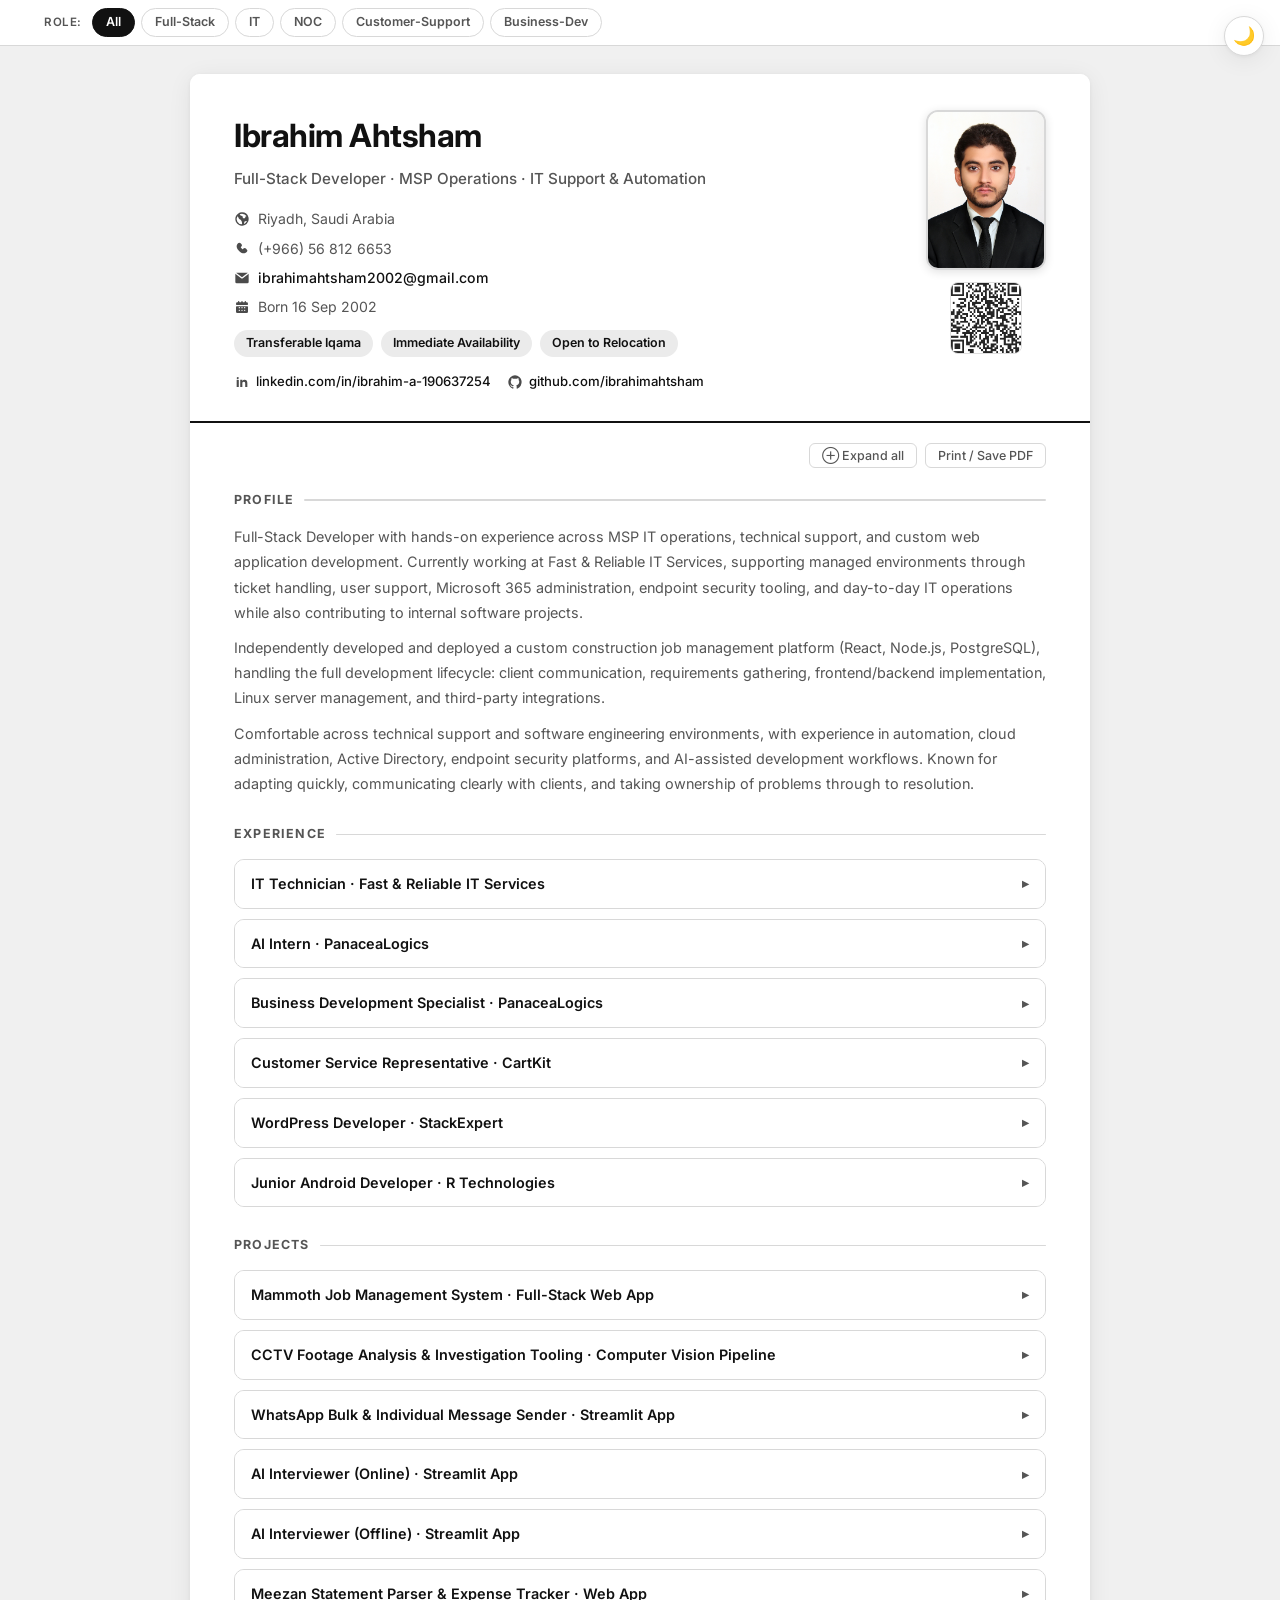
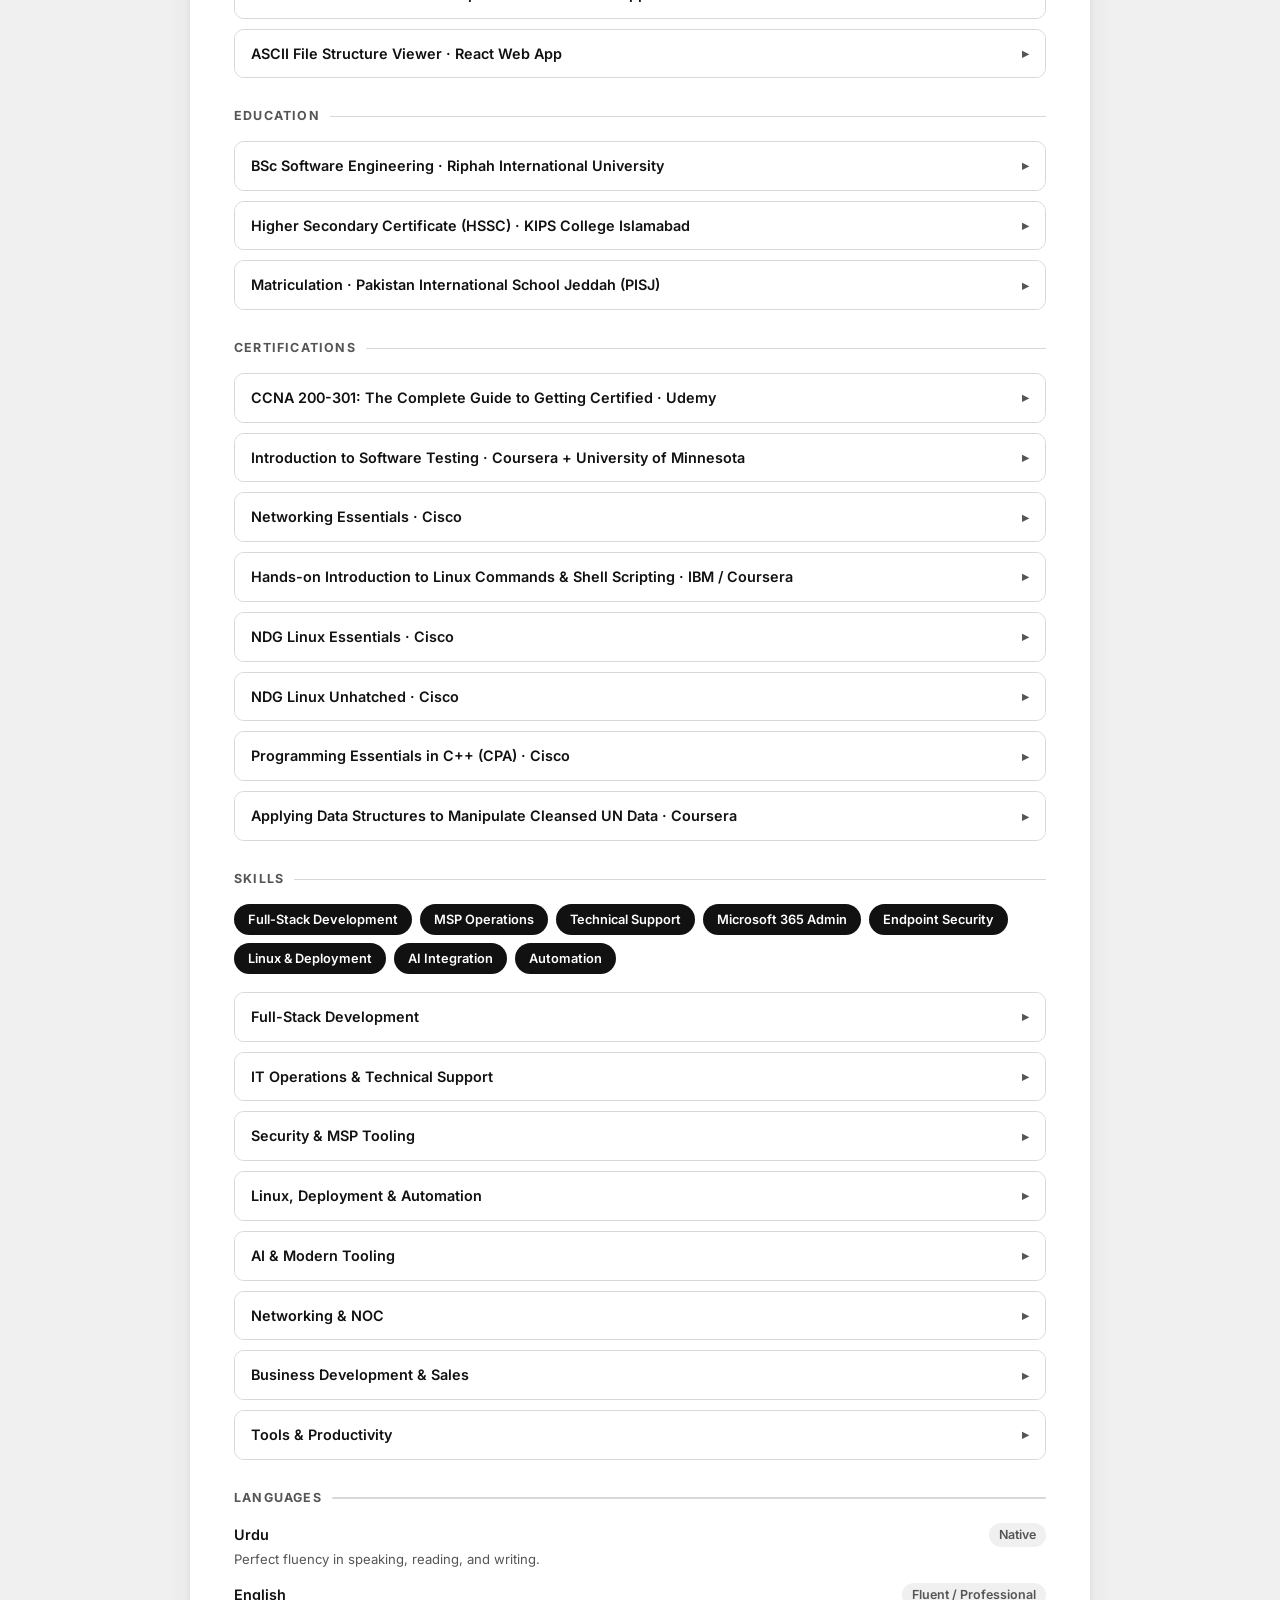
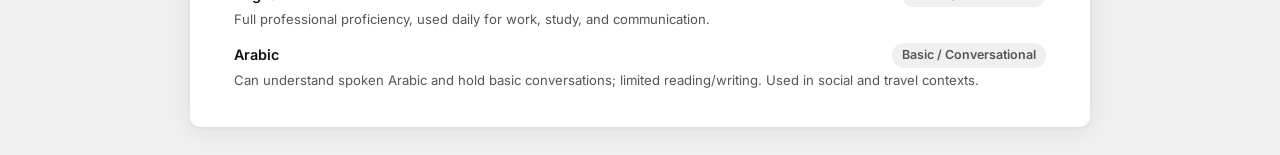
==== commit cc3e6f11: "Replace profile photo favicon with IA monogram SVG Co-Authored-By: Claude Sonnet 4.6 <noreply@anthro" ====
--- a/index.html
+++ b/index.html
@@ -14,7 +14,7 @@
     <meta property="og:image" content="https://ibrahimahtsham.github.io/CV-2026/images/my%20face%20updated.jpg" />
 
     <!-- Favicon -->
-    <link rel="icon" type="image/jpeg" href="images/my face updated.jpg" />
+    <link rel="icon" type="image/svg+xml" href="images/favicon.svg" />
 
     <link rel="preconnect" href="https://fonts.googleapis.com" />
     <link rel="preconnect" href="https://fonts.gstatic.com" crossorigin />
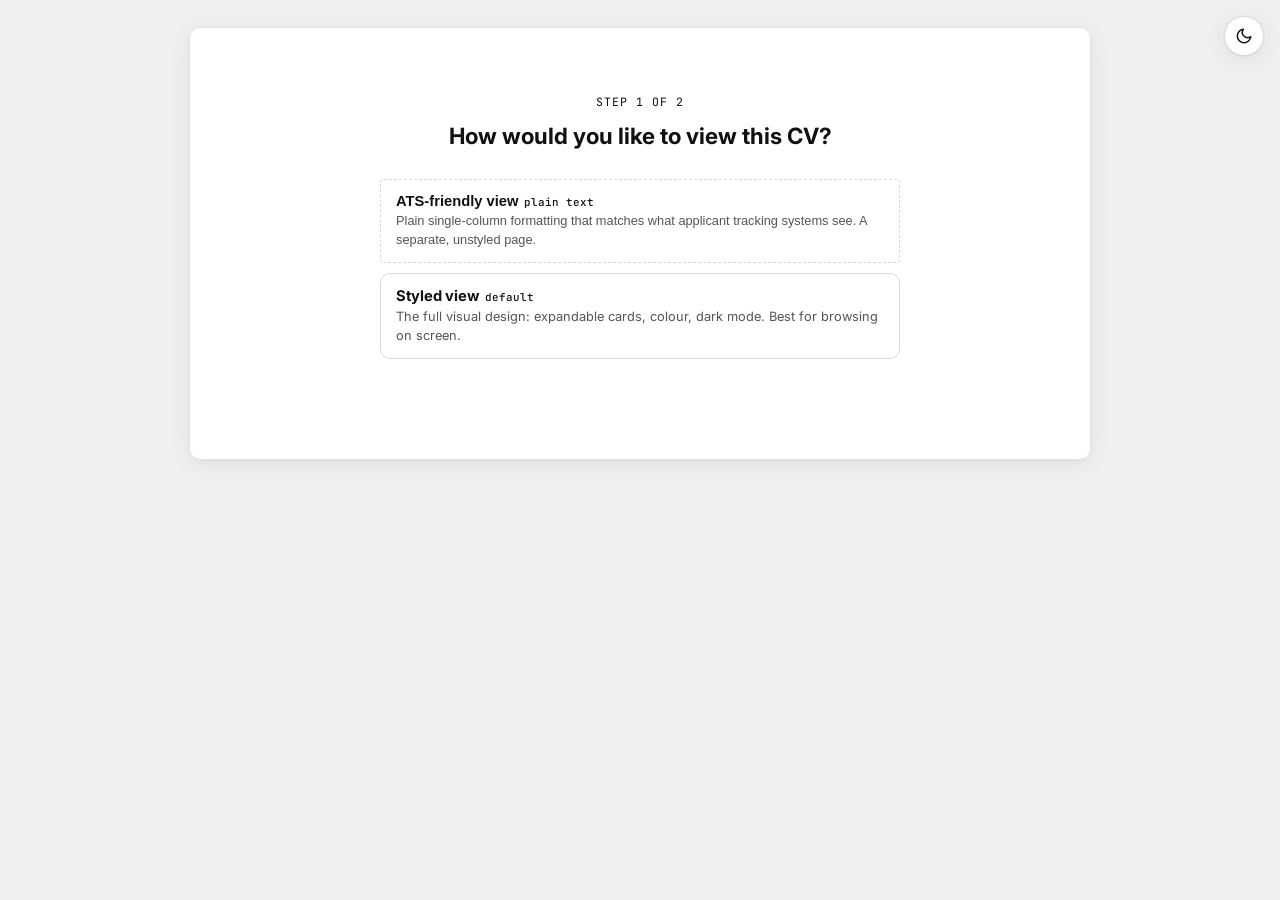
==== commit 09306eb1: "Redesign UI and split ATS view into a standalone page Replaces the amber/mono UI refresh with graysc" ====
--- a/index.html
+++ b/index.html
@@ -11,14 +11,14 @@
     <meta property="og:description" content="Full-Stack Developer · MSP Operations · IT Support & Automation" />
     <meta property="og:type" content="website" />
     <meta property="og:url" content="https://ibrahimahtsham.github.io/CV-2026/" />
-    <meta property="og:image" content="https://ibrahimahtsham.github.io/CV-2026/images/my%20face%20updated.jpg" />
+    <meta property="og:image" content="https://ibrahimahtsham.github.io/CV-2026/images/profile-photo.jpg" />
 
     <!-- Favicon -->
     <link rel="icon" type="image/svg+xml" href="images/favicon.svg" />
 
     <link rel="preconnect" href="https://fonts.googleapis.com" />
     <link rel="preconnect" href="https://fonts.gstatic.com" crossorigin />
-    <link href="https://fonts.googleapis.com/css2?family=Inter:wght@400;500;600;700&display=swap" rel="stylesheet" />
+    <link href="https://fonts.googleapis.com/css2?family=Inter:wght@400;500;600;700&family=JetBrains+Mono:wght@400;500;600&display=swap" rel="stylesheet" />
 
     <link rel="stylesheet" href="css/tokens.css" />
     <link rel="stylesheet" href="css/layout.css" />
@@ -26,7 +26,9 @@
     <link rel="stylesheet" href="css/print.css" />
   </head>
   <body>
-    <button id="dark-toggle" title="Toggle dark mode" aria-label="Toggle dark mode">🌙</button>
+    <button id="dark-toggle" title="Toggle dark mode" aria-label="Toggle dark mode">
+      <svg width="18" height="18" viewBox="0 0 24 24" fill="none" stroke="currentColor" stroke-width="2" stroke-linecap="round" stroke-linejoin="round"><path d="M21 12.79A9 9 0 1 1 11.21 3 7 7 0 0 0 21 12.79Z"/></svg>
+    </button>
     <nav id="role-nav" aria-label="CV role filter"></nav>
     <div class="a4-wrapper">
       <header class="cv-header" id="cv-header"></header>
@@ -36,11 +38,12 @@
     <!-- Apply dark mode before the module loads to prevent a flash of light mode -->
     <script>
       (function () {
-        var saved = localStorage.getItem('cv-theme');
+        var savedTheme = localStorage.getItem('cv-theme');
         var prefersDark = window.matchMedia('(prefers-color-scheme: dark)').matches;
-        if (saved === 'dark' || (saved === null && prefersDark)) {
+        if (savedTheme === 'dark' || (savedTheme === null && prefersDark)) {
           document.body.classList.add('dark-mode');
-          document.getElementById('dark-toggle').textContent = '\u2600\ufe0f';
+          document.getElementById('dark-toggle').innerHTML =
+            '<svg width="18" height="18" viewBox="0 0 24 24" fill="none" stroke="currentColor" stroke-width="2" stroke-linecap="round" stroke-linejoin="round"><circle cx="12" cy="12" r="4"/><path d="M12 2v2M12 20v2M4.93 4.93l1.41 1.41M17.66 17.66l1.41 1.41M2 12h2M20 12h2M6.34 17.66l-1.41 1.41M19.07 4.93l-1.41 1.41"/></svg>';
         }
       })();
     </script>
--- a/css/tokens.css
+++ b/css/tokens.css
@@ -1,5 +1,5 @@
 /* ================================================================
-   tokens.css — design tokens, dark mode, reset, base body
+   tokens.css - design tokens, dark mode, reset, base body
    ================================================================ */
 
 :root {
@@ -10,13 +10,15 @@
   --accent: #111111;
   --accent-light: #ebebeb;
   --border: #d8d8d8;
-  --shadow: 0 4px 24px rgba(0,0,0,0.07), 0 1px 4px rgba(0,0,0,0.05);
-  --section-gap: 28px;
+  --shadow: 0 4px 24px rgba(0, 0, 0, 0.07), 0 1px 4px rgba(0, 0, 0, 0.05);
+  --section-gap: 30px;
   --radius: 10px;
   --tag-bg: #f0f0f0;
   --tag-text: #333333;
   --score-bg: #e8e8e8;
   --score-text: #222222;
+  --font-body: 'Inter', Arial, sans-serif;
+  --font-mono: 'JetBrains Mono', 'SFMono-Regular', Consolas, monospace;
 }
 
 body.dark-mode {
@@ -27,7 +29,7 @@
   --accent: #dddddd;
   --accent-light: #2a2a2a;
   --border: #333333;
-  --shadow: 0 4px 24px rgba(0,0,0,0.5);
+  --shadow: 0 4px 24px rgba(0, 0, 0, 0.5);
   --tag-bg: #2a2a2a;
   --tag-text: #cccccc;
   --score-bg: #2a2a2a;
@@ -36,11 +38,27 @@
 
 *, *::before, *::after { box-sizing: border-box; margin: 0; padding: 0; }
 
+/* color-scheme needs to resolve on the root element for the outer/viewport
+   scrollbar to theme correctly, but the dark-mode class lives on <body> -
+   :has() lets the root pick it up reactively without a second class toggle.
+   (No explicit background here: body's background already propagates to
+   the viewport per the CSS spec, and --bg is only overridden on body, so
+   an explicit html background here would just be stuck on the light value.) */
+html { color-scheme: light; }
+html:has(body.dark-mode) { color-scheme: dark; }
+body.dark-mode { color-scheme: dark; }
+
 body {
-  font-family: 'Inter', Arial, sans-serif;
+  font-family: var(--font-body);
   background: var(--bg);
   color: var(--text);
   font-size: 14px;
   line-height: 1.65;
   transition: background 0.25s, color 0.25s;
 }
+
+:focus-visible { outline: 2px solid var(--accent); outline-offset: 2px; }
+
+@media (prefers-reduced-motion: reduce) {
+  *, *::before, *::after { animation-duration: 0.01ms !important; transition-duration: 0.01ms !important; }
+}
--- a/css/layout.css
+++ b/css/layout.css
@@ -1,9 +1,11 @@
 /* ================================================================
-   layout.css — dark toggle, A4 wrapper, header, cv-body, mobile
+   layout.css - dark toggle, A4 wrapper, header, cv-body, mobile
    ================================================================ */
 
 /* ── Dark mode toggle ──────────────────────────────────────────── */
 #dark-toggle {
+  appearance: none;
+  -webkit-appearance: none;
   position: fixed;
   top: 16px;
   right: 16px;
@@ -69,12 +71,13 @@
 
 .meta-badges { display: flex; flex-wrap: wrap; gap: 8px; margin-top: 12px; }
 .meta-badge {
+  font-family: var(--font-mono);
   background: var(--accent-light);
   color: var(--accent);
-  border-radius: 20px;
-  padding: 3px 12px;
-  font-size: 0.78rem;
-  font-weight: 600;
+  border-radius: 6px;
+  padding: 3px 11px;
+  font-size: 0.74rem;
+  font-weight: 500;
 }
 
 .social-links { display: flex; gap: 16px; margin-top: 14px; flex-wrap: wrap; }
@@ -84,9 +87,13 @@
 .social-links a:hover { color: var(--accent); }
 
 .header-right { display: flex; flex-direction: column; align-items: center; gap: 12px; }
-.profile-photo { width: 120px; height: 160px; border-radius: 12px; object-fit: cover; border: 2px solid var(--border); box-shadow: 0 2px 10px rgba(0,0,0,0.12); }
-.qr-code { width: 72px; height: 72px; border-radius: 8px; border: 1.5px solid var(--border); opacity: 0.85; transition: opacity 0.2s; }
+.profile-photo { width: 116px; height: 152px; border-radius: 10px; object-fit: cover; border: 2px solid var(--accent-light); outline: 1px solid var(--border); box-shadow: 0 2px 10px rgba(20,24,30,0.12); }
+.qr-code { width: 68px; height: 68px; border-radius: 6px; border: 1.5px solid var(--border); opacity: 0.85; transition: opacity 0.2s; }
 .qr-code:hover { opacity: 1; }
+
+/* ── Load-in ───────────────────────────────────────────────────── */
+@keyframes header-rise { from { opacity: 0; transform: translateY(6px); } to { opacity: 1; transform: translateY(0); } }
+.cv-header { animation: header-rise 0.4s ease both; }
 
 /* ── CV body ───────────────────────────────────────────────────── */
 .cv-body { padding: 0 44px 36px; }
@@ -109,4 +116,5 @@
   #role-nav { padding: 8px 20px; }
   .header-left h1 { font-size: 1.5rem; }
   #dark-toggle { top: 8px; right: 8px; }
+  .top-controls { justify-content: flex-start; }
 }
--- a/css/components.css
+++ b/css/components.css
@@ -1,5 +1,5 @@
 /* ================================================================
-   components.css — nav, cards, tags, skills, languages, links
+   components.css - nav, cards, tags, skills, languages, links
    ================================================================ */
 
 /* ── Role nav ──────────────────────────────────────────────────── */
@@ -19,8 +19,9 @@
 }
 #role-nav .nav-label {
   color: var(--text-muted);
-  font-weight: 600;
-  font-size: 0.72rem;
+  font-family: var(--font-mono);
+  font-weight: 500;
+  font-size: 0.7rem;
   text-transform: uppercase;
   letter-spacing: 0.6px;
   margin-right: 4px;
@@ -29,53 +30,64 @@
   background: none;
   border: 1.5px solid var(--border);
   color: var(--text-muted);
-  border-radius: 20px;
-  padding: 3px 13px;
-  font-size: 0.78rem;
-  font-weight: 600;
-  cursor: pointer;
-  font-family: inherit;
+  border-radius: 6px;
+  padding: 3px 12px;
+  font-size: 0.76rem;
+  font-family: var(--font-mono);
+  font-weight: 500;
+  cursor: pointer;
   transition: all 0.15s;
   text-decoration: none;
 }
-.role-btn:hover { border-color: var(--accent); color: var(--text); }
-.role-btn.active { background: var(--text); border-color: var(--text); color: var(--paper-bg); }
+.role-btn:hover { border-color: var(--accent); color: var(--accent); opacity: 1; }
+.role-btn.active { background: var(--accent); border-color: var(--accent); color: var(--paper-bg); }
 
 /* ── Section headers ───────────────────────────────────────────── */
 .cv-section { margin-top: var(--section-gap); }
-.section-header { display: flex; align-items: center; gap: 10px; margin-bottom: 14px; }
+.section-header { display: flex; align-items: baseline; gap: 10px; margin-bottom: 14px; }
 .section-header h2 {
-  font-size: 0.78rem;
+  font-size: 0.8rem;
   font-weight: 700;
   text-transform: uppercase;
   letter-spacing: 1.2px;
-  color: var(--text-muted);
+  color: var(--text);
   white-space: nowrap;
 }
-.section-line { flex: 1; height: 1.5px; background: var(--border); border-radius: 2px; }
+.section-header h2::before {
+  content: '// ';
+  font-family: var(--font-mono);
+  font-weight: 500;
+  color: var(--accent);
+  letter-spacing: 0;
+}
+.section-line { flex: 1; height: 1px; background: var(--border); background-image: linear-gradient(to right, var(--border) 70%, transparent 0%); background-size: 6px 1px; }
 
 /* ── Control buttons ───────────────────────────────────────────── */
+.top-controls { flex-wrap: wrap; }
 #expand-btn,
 #print-btn {
+  appearance: none;
+  -webkit-appearance: none;
   background: none;
   border: 1.5px solid var(--border);
   color: var(--text-muted);
   border-radius: 6px;
   padding: 4px 12px;
-  font-size: 0.78rem;
-  font-weight: 500;
-  cursor: pointer;
-  font-family: inherit;
-  transition: all 0.15s;
+  font-size: 0.76rem;
+  font-family: var(--font-mono);
+  font-weight: 500;
+  cursor: pointer;
   display: inline-flex;
   align-items: center;
   gap: 6px;
+  transition: all 0.15s;
+  text-decoration: none;
 }
 #expand-btn:hover,
-#print-btn:hover { border-color: var(--accent); color: var(--accent); }
+#print-btn:hover { border-color: var(--accent); color: var(--accent); opacity: 1; }
 
 /* ── Intro text ────────────────────────────────────────────────── */
-.intro-text { font-size: 0.9rem; color: var(--text-muted); line-height: 1.75; margin-bottom: 10px; }
+.intro-text { font-size: 0.92rem; color: var(--text-muted); line-height: 1.75; margin-bottom: 10px; }
 .intro-text:last-child { margin-bottom: 0; }
 
 /* ── Expandable cards ──────────────────────────────────────────── */
@@ -104,7 +116,7 @@
   transition: background 0.15s;
 }
 summary::-webkit-details-marker { display: none; }
-summary::after { content: '\25B8'; color: var(--text-muted); font-size: 0.8rem; transition: transform 0.2s; flex-shrink: 0; }
+summary::after { content: '\25B8'; color: var(--accent); font-size: 0.8rem; transition: transform 0.2s; flex-shrink: 0; }
 details[open] summary::after { transform: rotate(90deg); }
 summary:hover { background: var(--accent-light); }
 
@@ -114,25 +126,25 @@
 .details-body-inner { overflow: hidden; padding: 4px 16px 16px; border-top: 1px solid var(--border); }
 
 /* ── Entry meta row ────────────────────────────────────────────── */
-.entry-meta { font-size: 0.8rem; color: var(--text-muted); margin-top: 8px; margin-bottom: 8px; display: flex; align-items: center; gap: 6px; flex-wrap: wrap; }
+.entry-meta { font-family: var(--font-mono); font-size: 0.76rem; color: var(--text-muted); margin-top: 8px; margin-bottom: 8px; display: flex; align-items: center; gap: 6px; flex-wrap: wrap; }
 .entry-meta .dot { color: var(--border); }
 
 /* ── Lists ─────────────────────────────────────────────────────── */
 ul { padding-left: 18px; margin-top: 8px; }
 li { margin-bottom: 5px; font-size: 0.88rem; color: var(--text); line-height: 1.6; }
+li::marker { color: var(--accent); }
 
 /* ── Tag rows ──────────────────────────────────────────────────── */
-.skills-label { font-size: 0.72rem; font-weight: 700; color: var(--text-muted); margin-top: 12px; margin-bottom: 6px; text-transform: uppercase; letter-spacing: 0.5px; }
+.skills-label { font-family: var(--font-mono); font-size: 0.68rem; font-weight: 500; color: var(--text-muted); margin-top: 12px; margin-bottom: 6px; text-transform: uppercase; letter-spacing: 0.5px; }
 .tag-row { display: flex; flex-wrap: wrap; gap: 6px; }
-.tag { background: var(--tag-bg); color: var(--tag-text); border-radius: 20px; padding: 3px 11px; font-size: 0.76rem; font-weight: 600; white-space: nowrap; }
+.tag { font-family: var(--font-mono); background: var(--tag-bg); color: var(--tag-text); border: 1px solid var(--border); border-radius: 5px; padding: 2px 9px; font-size: 0.74rem; font-weight: 500; white-space: nowrap; }
 
 /* ── Core badges ───────────────────────────────────────────────── */
 .core-competencies { display: flex; flex-wrap: wrap; gap: 8px; margin-bottom: 18px; }
-.core-badge { background: var(--accent); color: #fff; border-radius: 20px; padding: 5px 14px; font-size: 0.8rem; font-weight: 600; }
-body.dark-mode .core-badge { background: #eeeeee; color: #111111; }
+.core-badge { background: var(--accent); color: var(--paper-bg); border-radius: 6px; padding: 5px 13px; font-size: 0.8rem; font-weight: 600; }
 
 /* ── Score badge & cert helpers ────────────────────────────────── */
-.score-badge { display: inline-block; background: var(--score-bg); color: var(--score-text); font-size: 0.76rem; font-weight: 700; border-radius: 12px; padding: 2px 9px; margin-left: 6px; }
+.score-badge { display: inline-block; font-family: var(--font-mono); background: var(--score-bg); color: var(--score-text); font-size: 0.74rem; font-weight: 600; border-radius: 5px; padding: 2px 8px; margin-left: 6px; }
 .cert-score { font-size: 0.85rem; margin-top: 6px; }
 .cert-link  { margin-top: 6px; font-size: 0.82rem; }
 .edu-link   { margin-top: 8px; font-size: 0.82rem; }
@@ -141,7 +153,7 @@
 .lang-entries { display: flex; flex-direction: column; gap: 12px; }
 .lang-entry { display: flex; align-items: center; justify-content: space-between; }
 .lang-name { font-weight: 600; font-size: 0.9rem; }
-.lang-level { font-size: 0.78rem; color: var(--text-muted); font-weight: 600; background: var(--tag-bg); padding: 2px 10px; border-radius: 12px; }
+.lang-level { font-family: var(--font-mono); font-size: 0.74rem; color: var(--accent); font-weight: 500; background: var(--accent-light); padding: 2px 9px; border-radius: 5px; }
 .lang-desc { font-size: 0.82rem; color: var(--text-muted); margin-top: 2px; }
 
 /* ── Repo link & highlights ────────────────────────────────────── */
@@ -149,19 +161,76 @@
 .highlight-list { padding-left: 18px; margin-top: 6px; }
 .highlight-list li { font-size: 0.88rem; color: var(--text); }
 
-/* ── Links ─────────────────────────────────────────────────────── */
-a { text-decoration: none; font-weight: 500; }
-a:hover { text-decoration: underline; }
-.cv-body a,
-.cv-header a { color: var(--accent); }
+/* ── Links: plain ink color, always underlined, never blue ───────── */
+a { color: var(--text); text-decoration: underline; font-weight: 500; }
+a:hover { opacity: 0.7; }
 
 /* ── Unknown role notice ───────────────────────────────────────── */
 .role-unknown-notice {
   background: var(--accent-light);
-  color: var(--text-muted);
-  border: 1.5px solid var(--border);
+  color: var(--accent);
+  border: 1.5px solid var(--accent);
   padding: 8px 12px;
   border-radius: var(--radius);
   font-size: 0.85rem;
   margin-top: 16px;
 }
+
+/* ── Landing picker: full-page view/role screens (not a modal) ──── */
+.picker-screen {
+  max-width: 560px;
+  margin: 64px auto;
+  padding: 0 20px;
+  animation: header-rise 0.35s ease both;
+}
+.picker-eyebrow {
+  font-family: var(--font-mono);
+  font-size: 0.72rem;
+  color: var(--accent);
+  text-transform: uppercase;
+  letter-spacing: 1px;
+  margin-bottom: 10px;
+  text-align: center;
+}
+.picker-title {
+  font-size: 1.4rem;
+  font-weight: 700;
+  color: var(--text);
+  text-align: center;
+  margin-bottom: 28px;
+  line-height: 1.35;
+}
+.picker-options { display: flex; flex-direction: column; gap: 10px; }
+.mode-option {
+  appearance: none;
+  -webkit-appearance: none;
+  display: flex;
+  flex-direction: column;
+  align-items: flex-start;
+  gap: 3px;
+  text-align: left;
+  background: var(--paper-bg);
+  color: inherit;
+  border: 1.5px solid var(--border);
+  border-radius: 10px;
+  padding: 13px 15px;
+  cursor: pointer;
+  transition: all 0.15s;
+  font-family: var(--font-body);
+}
+.mode-option:hover { border-color: var(--accent); background: var(--accent-light); }
+.mode-option-title { font-size: 0.92rem; font-weight: 700; color: var(--text); }
+
+/* The ATS option previews its own look: plain system font, square-ish
+   corners, dashed border - a visual hint that this is the unstyled view. */
+.mode-option-plain {
+  font-family: Arial, Helvetica, sans-serif;
+  border-style: dashed;
+  border-radius: 4px;
+}
+.mode-option-plain .mode-option-title,
+.mode-option-plain .mode-option-desc { font-family: Arial, Helvetica, sans-serif; }
+.mode-option-plain .mono-tag { font-family: 'SFMono-Regular', Consolas, monospace; }
+.mode-option-plain:hover { border-style: solid; }
+.mode-option-title .mono-tag { font-family: var(--font-mono); font-size: 0.68rem; color: var(--accent); font-weight: 500; margin-left: 6px; }
+.mode-option-desc { font-size: 0.8rem; color: var(--text-muted); line-height: 1.45; }
--- a/css/print.css
+++ b/css/print.css
@@ -1,16 +1,17 @@
 /* ================================================================
-   print.css — Ctrl+P: clean, professional, ATS-friendly A4 output
+   print.css - Ctrl+P: clean, professional, ATS-friendly A4 output
    ================================================================ */
 
 @media print {
   @page { size: A4 portrait; margin: 16mm 14mm; }
 
   #dark-toggle, #expand-btn, #print-btn, #role-nav { display: none !important; }
+  .header-right { display: none !important; }
 
   body { font-family: Arial, Helvetica, sans-serif !important; font-size: 10.5pt !important; line-height: 1.45 !important; color: #000 !important; background: #fff !important; }
 
   .a4-wrapper { box-shadow: none !important; border-radius: 0 !important; margin: 0 !important; max-width: 100% !important; overflow: visible !important; }
-  .cv-header { background: #fff !important; border-bottom: 1.5pt solid #000 !important; padding: 0 0 10pt 0 !important; grid-template-columns: 1fr auto !important; }
+  .cv-header { background: #fff !important; border-bottom: 1.5pt solid #000 !important; padding: 0 0 10pt 0 !important; grid-template-columns: 1fr !important; }
   .cv-body { padding: 0 !important; }
   .top-controls { display: none !important; }
 
@@ -24,7 +25,9 @@
   .score-badge { background: transparent !important; border: 0.5pt solid #666 !important; color: #000 !important; border-radius: 3pt !important; padding: 1pt 5pt !important; font-size: 7.5pt !important; }
 
   .section-header h2 { color: #000 !important; font-size: 8.5pt !important; letter-spacing: 0.8pt; }
-  .section-line { background: #000 !important; height: 0.75pt !important; }
+  .section-header h2::before { content: none !important; }
+  .section-line { background: #000 !important; height: 0.75pt !important; background-image: none !important; }
+  li::marker { color: #000 !important; }
 
   details { border: 0.5pt solid #ccc !important; margin-bottom: 5pt !important; border-radius: 0 !important; page-break-inside: avoid; break-inside: avoid; }
   details > *:not(summary) { display: block !important; }
@@ -34,9 +37,6 @@
   .details-body { display: block !important; grid-template-rows: unset !important; overflow: visible !important; }
   .details-body-inner { overflow: visible !important; padding: 2pt 4pt 6pt !important; }
 
-  .profile-photo { width: 75pt !important; height: 100pt !important; border: 0.5pt solid #ccc !important; border-radius: 4pt !important; }
-  .qr-code { width: 50pt !important; height: 50pt !important; border: 0.5pt solid #ccc !important; border-radius: 2pt !important; opacity: 1 !important; }
-
   .cv-section { page-break-before: auto; break-before: auto; }
   .lang-entries { gap: 6pt !important; }
   .header-left h1 { font-size: 18pt !important; color: #000 !important; }
